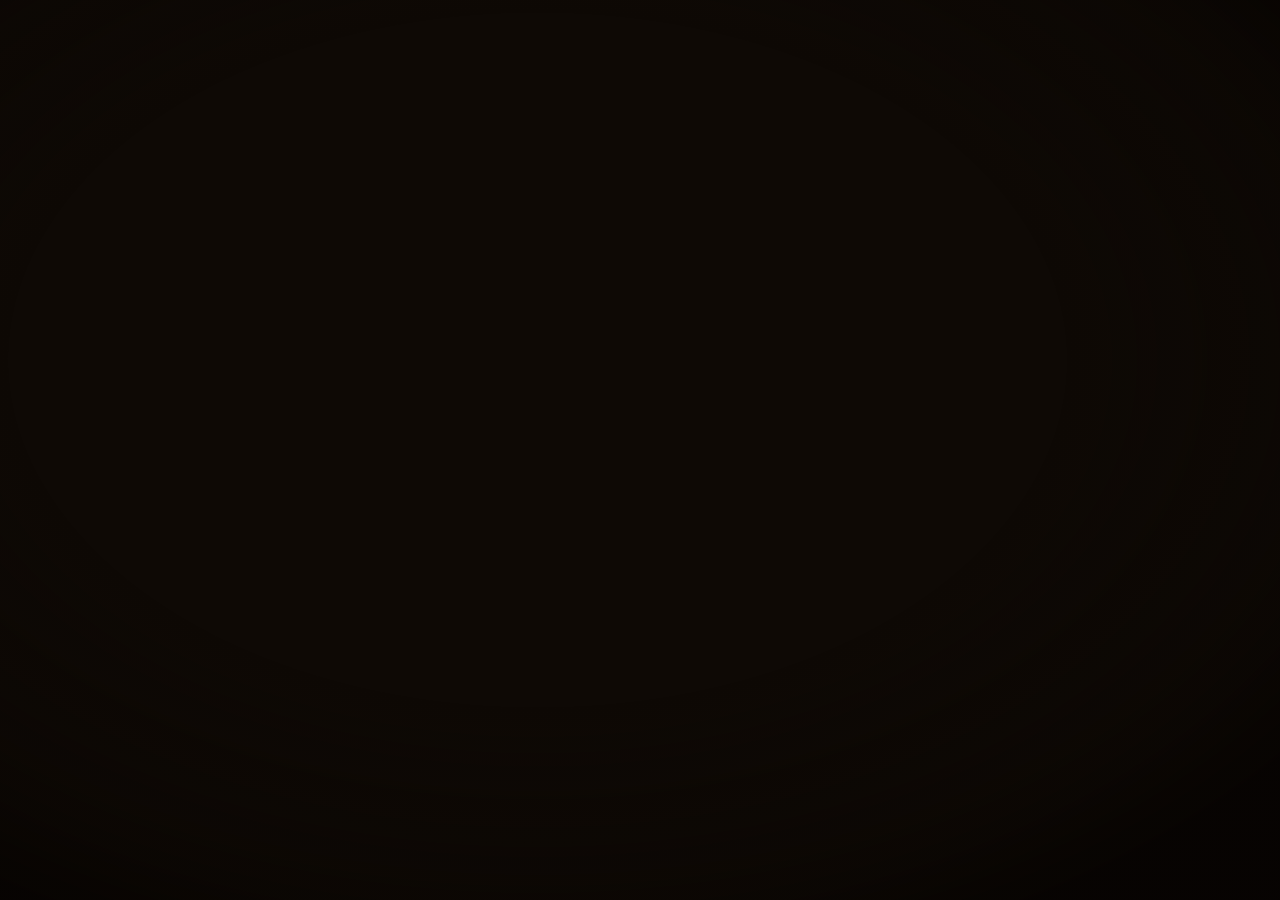
==== web/index.html @ 586ee16e "Core v3 (M4) on top of the M0-M3 prototype - core/: Bayes (sonar 3x3, camera, radio clues), A*, MDP " ====
<!doctype html>
<html lang="ru">
<head>
  <meta charset="utf-8">
  <meta name="viewport" content="width=device-width, initial-scale=1">
  <title>ABYSS · Карта капитана</title>
  <link rel="stylesheet" href="css/style.css">
  <link rel="icon" href="data:image/svg+xml,%3Csvg xmlns=%22http://www.w3.org/2000/svg%22 viewBox=%220 0 16 16%22%3E%3Ccircle cx=%228%22 cy=%228%22 r=%227%22 fill=%22%23B8893B%22/%3E%3Cpath d=%22M4 9h8l-1.5 2h-5z%22 fill=%22%23F2B632%22/%3E%3C/svg%3E">
  <!-- three.js is vendored in web/vendor/three: the game works offline -->
  <script type="importmap">
    {
      "imports": {
        "three": "./vendor/three/three.module.js",
        "three/addons/": "./vendor/three/addons/"
      }
    }
  </script>
</head>
<body>
  <canvas id="scene"></canvas>
  <div class="vignette"></div>

  <!-- All text lives here, as HTML over the canvas: always crisp, Cyrillic just works.
       Tags pinned to 3D objects are added by js/ui.js. -->
  <div id="overlay"></div>
  <div class="status" id="status" hidden></div>

  <script type="module" src="js/main.js"></script>
</body>
</html>
---- web/css/style.css ----
/* ABYSS · paper-chart look. Fonts are local woff2 files (works offline). */

@font-face {
  font-family: "Caveat"; font-weight: 400; font-display: block;
  src: url("../fonts/caveat-cyrillic-400-normal.woff2") format("woff2");
  unicode-range: U+0301, U+0400-045F, U+0490-0491, U+04B0-04B1, U+2116;
}
@font-face {
  font-family: "Caveat"; font-weight: 400; font-display: block;
  src: url("../fonts/caveat-latin-400-normal.woff2") format("woff2");
  unicode-range: U+0000-00FF, U+0131, U+0152-0153, U+02BB-02BC, U+02C6, U+02DA, U+02DC,
                 U+0304, U+0308, U+0329, U+2000-206F, U+20AC, U+2122, U+2191, U+2193,
                 U+2212, U+2215, U+FEFF, U+FFFD;
}
@font-face {
  font-family: "Caveat"; font-weight: 700; font-display: block;
  src: url("../fonts/caveat-cyrillic-700-normal.woff2") format("woff2");
  unicode-range: U+0301, U+0400-045F, U+0490-0491, U+04B0-04B1, U+2116;
}
@font-face {
  font-family: "Caveat"; font-weight: 700; font-display: block;
  src: url("../fonts/caveat-latin-700-normal.woff2") format("woff2");
  unicode-range: U+0000-00FF, U+0131, U+0152-0153, U+02BB-02BC, U+02C6, U+02DA, U+02DC,
                 U+0304, U+0308, U+0329, U+2000-206F, U+20AC, U+2122, U+2191, U+2193,
                 U+2212, U+2215, U+FEFF, U+FFFD;
}
@font-face {
  font-family: "Manrope"; font-weight: 400; font-display: block;
  src: url("../fonts/manrope-cyrillic-400-normal.woff2") format("woff2");
  unicode-range: U+0301, U+0400-045F, U+0490-0491, U+04B0-04B1, U+2116;
}
@font-face {
  font-family: "Manrope"; font-weight: 400; font-display: block;
  src: url("../fonts/manrope-latin-400-normal.woff2") format("woff2");
  unicode-range: U+0000-00FF, U+0131, U+0152-0153, U+02BB-02BC, U+02C6, U+02DA, U+02DC,
                 U+0304, U+0308, U+0329, U+2000-206F, U+20AC, U+2122, U+2191, U+2193,
                 U+2212, U+2215, U+FEFF, U+FFFD;
}
@font-face {
  font-family: "Manrope"; font-weight: 700; font-display: block;
  src: url("../fonts/manrope-cyrillic-700-normal.woff2") format("woff2");
  unicode-range: U+0301, U+0400-045F, U+0490-0491, U+04B0-04B1, U+2116;
}
@font-face {
  font-family: "Manrope"; font-weight: 700; font-display: block;
  src: url("../fonts/manrope-latin-700-normal.woff2") format("woff2");
  unicode-range: U+0000-00FF, U+0131, U+0152-0153, U+02BB-02BC, U+02C6, U+02DA, U+02DC,
                 U+0304, U+0308, U+0329, U+2000-206F, U+20AC, U+2122, U+2191, U+2193,
                 U+2212, U+2215, U+FEFF, U+FFFD;
}

:root {
  --paper: #EFE6D2;
  --paper-shade: #D9CBAE;
  --paper-deep: #BFAE8C;
  --ink: #2B2A33;
  --pencil: #5B5B66;
  --red-pencil: #C2412D;
  --brass: #B8893B;
  --lamp: #FFD9A0;
  --hand: "Caveat", "Comic Sans MS", cursive;
  --print: "Manrope", "Helvetica Neue", Arial, sans-serif;
}

* { box-sizing: border-box; }

html, body {
  margin: 0;
  height: 100%;
  overflow: hidden;
  background: #0e0905;
  color: var(--ink);
  font-family: var(--print);
}

#scene {
  position: fixed;
  inset: 0;
  width: 100%;
  height: 100%;
  display: block;
}

/* Dark corners like a photo taken under a desk lamp. */
.vignette {
  position: fixed;
  inset: 0;
  pointer-events: none;
  background: radial-gradient(ellipse 75% 70% at 42% 40%, transparent 55%, rgba(10, 6, 3, 0.45) 85%, rgba(6, 3, 1, 0.8) 100%);
}

#overlay {
  position: fixed;
  inset: 0;
  pointer-events: none;
  overflow: hidden;
}

/* Elements pinned to a 3D point: JS sets transform: translate(x, y) to the point;
   an inner offset decides whether the tag hangs above, below or is centred. */
.pinned {
  position: absolute;
  left: 0;
  top: 0;
  will-change: transform;
}
.pinned > * { position: relative; }
.pin-at > * { translate: -50% -50%; }

/* ---------- paper tags on strings (instrument labels) ---------- */
.tag {
  display: flex;
  align-items: center;
  gap: 8px;
  padding: 6px 10px 7px 12px;
  background: var(--paper);
  border-radius: 3px 3px 3px 3px;
  box-shadow: 0 5px 12px rgba(0, 0, 0, 0.4), inset 0 0 0 1px rgba(91, 75, 50, 0.18);
  white-space: nowrap;
  font-family: var(--print);
  font-weight: 700;
  font-size: 13px;
  color: var(--ink);
}
.pin-below .tag { translate: -50% 12px; rotate: 1deg; }
.pin-above .tag { translate: -50% calc(-100% - 12px); rotate: -1deg; }
.pin-below .tag::before, .pin-above .tag::before {   /* the string */
  content: "";
  position: absolute;
  left: 50%;
  width: 1px;
  height: 12px;
  background: rgba(239, 230, 210, 0.6);
}
.pin-below .tag::before { top: -12px; }
.pin-above .tag::before { bottom: -12px; }
.tag::after {                                        /* the punched hole */
  content: "";
  width: 6px;
  height: 6px;
  border-radius: 50%;
  background: rgba(43, 42, 51, 0.25);
  order: -1;
}
.tag kbd {
  font-family: var(--print);
  font-weight: 700;
  font-size: 11px;
  padding: 2px 6px;
  border-radius: 4px;
  color: var(--paper);
  background: #6d5226;
  box-shadow: inset 0 -2px 0 rgba(0, 0, 0, 0.3);
}
.tag-value .tag-label { font-size: 15px; }

/* ---------- radio: the latest message on a paper tape ---------- */
.radio-tape {
  width: 220px;
  padding: 10px 14px 12px;
  background: var(--paper);
  box-shadow: 0 6px 16px rgba(0, 0, 0, 0.45);
  rotate: -3deg;
  clip-path: polygon(0 0, 100% 0, 100% 92%, 94% 100%, 86% 93%, 76% 100%, 66% 93%, 56% 100%, 46% 93%,
                     36% 100%, 26% 93%, 16% 100%, 6% 93%, 0 100%);
}
.radio-tape p {
  margin: 0;
  font-family: var(--hand);
  font-size: 22px;
  line-height: 1.08;
  color: var(--ink);
}
.radio-tape.fresh { animation: tape-in 0.5s ease-out; }
@keyframes tape-in { from { clip-path: inset(0 0 100% 0); } to { clip-path: inset(0 0 0 0); } }

/* ---------- handwriting on the chart itself ---------- */
.chart-note {
  font-family: var(--hand);
  font-weight: 700;
  font-size: 19px;
  white-space: nowrap;
  color: rgba(43, 42, 51, 0.82);
}
.chart-note.red { color: rgba(194, 65, 45, 0.95); font-size: 18px; }
.chart-note.legend { font-weight: 400; font-size: 18px; }

.status {
  position: fixed;
  left: 24px;
  bottom: 20px;
  font-family: var(--print);
  font-size: 14px;
  color: #ff9b85;
}

/* ---------- interactive tags (M3) ---------- */
.tag.interactive { pointer-events: auto; cursor: pointer; transition: filter 0.15s, opacity 0.15s, box-shadow 0.2s; }
.tag.interactive:hover { filter: brightness(1.06); }
.tag.disabled { opacity: 0.55; cursor: not-allowed; }
.tag.advice {
  box-shadow: 0 0 0 2px rgba(255, 190, 90, 0.9), 0 0 22px 6px rgba(255, 170, 60, 0.55), 0 5px 12px rgba(0, 0, 0, 0.4);
  animation: advice-pulse 1.4s ease-in-out infinite;
}
@keyframes advice-pulse { 50% { box-shadow: 0 0 0 2px rgba(255, 190, 90, 0.6), 0 0 10px 2px rgba(255, 170, 60, 0.3), 0 5px 12px rgba(0, 0, 0, 0.4); } }

.cursor-tag {
  position: fixed;
  left: 0;
  top: 0;
  z-index: 20;
  pointer-events: none;
  display: flex;
  flex-direction: column;
  gap: 1px;
  padding: 6px 11px 7px;
  background: var(--paper);
  border-radius: 3px;
  box-shadow: 0 6px 14px rgba(0, 0, 0, 0.4), inset 0 0 0 1px rgba(91, 75, 50, 0.2);
  white-space: nowrap;
  rotate: -1deg;
}
.cursor-tag .main { font-family: var(--print); font-weight: 700; font-size: 13px; color: var(--ink); }
.cursor-tag .sub { font-family: var(--hand); font-size: 19px; line-height: 1; color: var(--pencil); }
.cursor-tag.warn .main { color: var(--red-pencil); }

.tally { font-weight: 700; font-size: 22px; letter-spacing: 1px; color: rgba(43, 42, 51, 0.8); }
.tally .five { position: relative; }
.tally .five::after {
  content: "";
  position: absolute;
  left: -3px;
  right: -3px;
  top: 50%;
  height: 2px;
  background: rgba(43, 42, 51, 0.8);
  rotate: -22deg;
}
.tally small { font-size: 16px; font-weight: 400; margin-left: 4px; }

/* paper notes: confirm, end, tutorial */
.note-backdrop {
  position: fixed;
  inset: 0;
  z-index: 30;
  display: grid;
  place-items: center;
  background: rgba(8, 5, 2, 0.35);
}
.note-backdrop.soft { background: rgba(8, 5, 2, 0.2); }
.note-card {
  max-width: min(440px, 86vw);
  padding: 22px 26px 20px;
  background: var(--paper);
  border-radius: 3px;
  box-shadow: 0 18px 40px rgba(0, 0, 0, 0.5), inset 0 0 0 1px rgba(91, 75, 50, 0.18);
  rotate: -1deg;
  animation: note-in 0.25s ease-out;
}
.note-card p { margin: 0 0 16px; font-family: var(--hand); font-size: 28px; line-height: 1.1; color: var(--ink); }
.note-card h2 { margin: 0 0 6px; font-family: var(--hand); font-size: 44px; color: var(--red-pencil); }
.note-buttons { display: flex; gap: 10px; flex-wrap: wrap; }
@keyframes note-in { from { transform: translateY(10px); opacity: 0; } }

.paper-btn {
  font-family: var(--print);
  font-weight: 700;
  font-size: 14px;
  padding: 8px 14px;
  border: 0;
  border-radius: 3px;
  cursor: pointer;
  color: var(--ink);
  background: #e2d5b8;
  box-shadow: inset 0 -2px 0 rgba(0, 0, 0, 0.15);
}
.paper-btn.primary { background: var(--brass); color: #fff8ea; }
.paper-btn kbd { font-family: var(--print); font-size: 11px; opacity: 0.75; margin-left: 4px; }

.tutorial-note {
  position: fixed;
  left: 3vw;
  top: 3vh;
  z-index: 15;
  max-width: min(380px, 80vw);
  padding: 12px 16px 10px;
  background: #f6efd9;
  border-radius: 2px;
  box-shadow: 0 10px 26px rgba(0, 0, 0, 0.45);
  rotate: -1.5deg;
}
.tutorial-note::before {   /* a bit of tape holding the note */
  content: "";
  position: absolute;
  top: -9px;
  left: 40%;
  width: 70px;
  height: 18px;
  background: rgba(230, 215, 170, 0.75);
  rotate: 3deg;
}
.tutorial-note p { margin: 0 0 6px; font-family: var(--hand); font-size: 24px; line-height: 1.12; color: var(--ink); }
.tutorial-note.fresh { animation: note-in 0.3s ease-out; }
.link-btn {
  border: 0;
  background: none;
  padding: 0;
  cursor: pointer;
  font-family: var(--print);
  font-size: 12px;
  color: var(--pencil);
  text-decoration: underline;
}

[hidden] { display: none !important; }
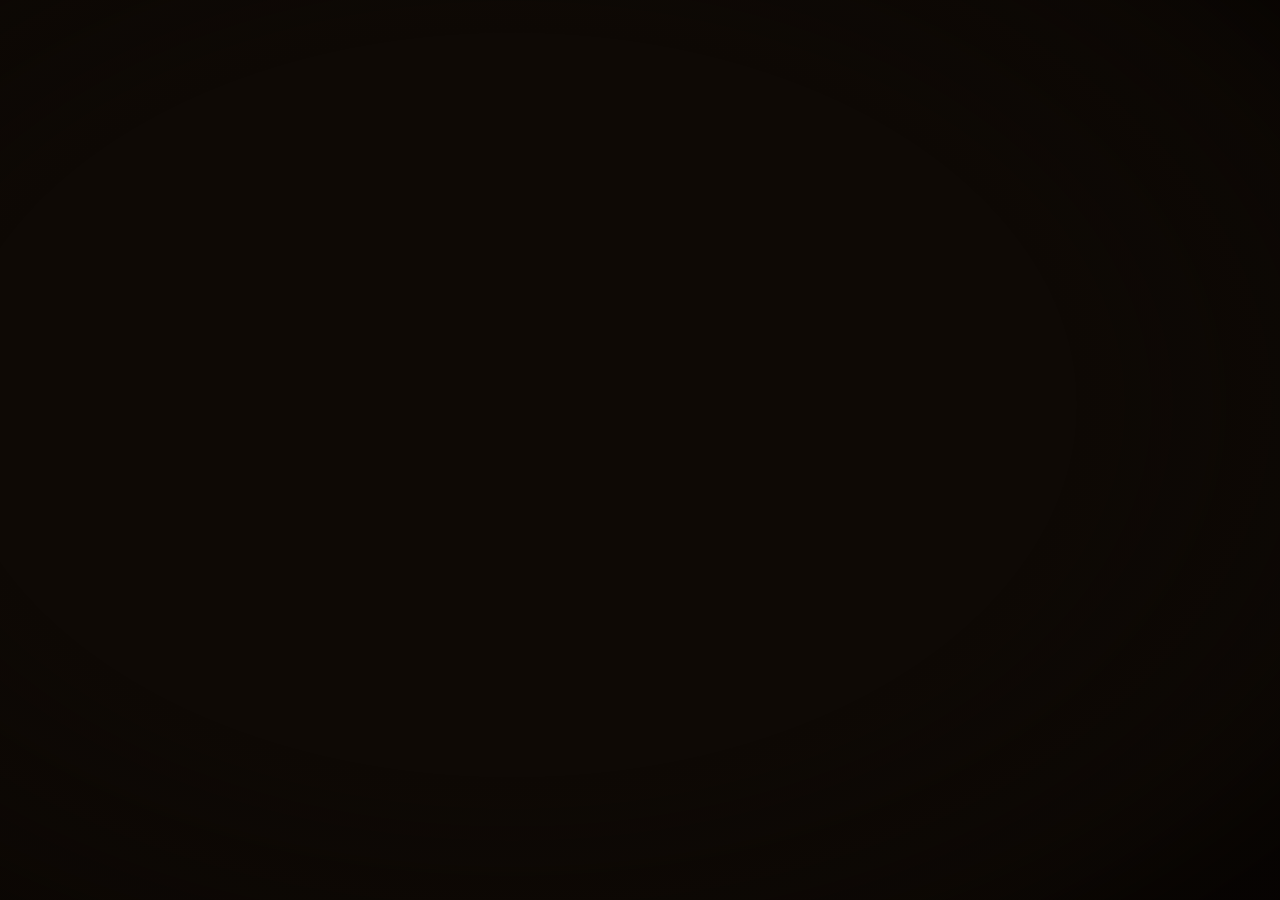
==== commit ff0b49f2: "M5: v3 map — shader relief, ships, rival ghost and intention - web/js/scenes/relief.js: 200x200 reli" ====
--- a/web/index.html
+++ b/web/index.html
@@ -4,27 +4,20 @@
   <meta charset="utf-8">
   <meta name="viewport" content="width=device-width, initial-scale=1">
   <title>ABYSS · Карта капитана</title>
-  <link rel="stylesheet" href="css/style.css">
+  <link rel="stylesheet" href="css/game.css">
   <link rel="icon" href="data:image/svg+xml,%3Csvg xmlns=%22http://www.w3.org/2000/svg%22 viewBox=%220 0 16 16%22%3E%3Ccircle cx=%228%22 cy=%228%22 r=%227%22 fill=%22%23B8893B%22/%3E%3Cpath d=%22M4 9h8l-1.5 2h-5z%22 fill=%22%23F2B632%22/%3E%3C/svg%3E">
   <!-- three.js is vendored in web/vendor/three: the game works offline -->
   <script type="importmap">
-    {
-      "imports": {
-        "three": "./vendor/three/three.module.js",
-        "three/addons/": "./vendor/three/addons/"
-      }
-    }
+    { "imports": { "three": "./vendor/three/three.module.js", "three/addons/": "./vendor/three/addons/" } }
   </script>
 </head>
 <body>
   <canvas id="scene"></canvas>
   <div class="vignette"></div>
-
-  <!-- All text lives here, as HTML over the canvas: always crisp, Cyrillic just works.
-       Tags pinned to 3D objects are added by js/ui.js. -->
+  <!-- All text is HTML over the canvas (never drawn in WebGL). -->
   <div id="overlay"></div>
+  <div class="devhint" id="devhint" hidden></div>
   <div class="status" id="status" hidden></div>
-
   <script type="module" src="js/main.js"></script>
 </body>
 </html>
--- a/web/css/game.css
+++ b/web/css/game.css
@@ -0,0 +1,119 @@
+/* ABYSS v3 · fonts are local woff2 files (works offline) */
+@font-face { font-family: "Caveat"; font-weight: 400; font-display: block;
+  src: url("../fonts/caveat-cyrillic-400-normal.woff2") format("woff2"); unicode-range: U+0301, U+0400-045F, U+0490-0491, U+04B0-04B1, U+2116; }
+@font-face { font-family: "Caveat"; font-weight: 400; font-display: block;
+  src: url("../fonts/caveat-latin-400-normal.woff2") format("woff2"); unicode-range: U+0000-00FF, U+0131, U+0152-0153, U+02BB-02BC, U+02C6, U+02DA, U+02DC, U+0304, U+0308, U+0329, U+2000-206F, U+20AC, U+2122, U+2191, U+2193, U+2212, U+2215, U+FEFF, U+FFFD; }
+@font-face { font-family: "Caveat"; font-weight: 700; font-display: block;
+  src: url("../fonts/caveat-cyrillic-700-normal.woff2") format("woff2"); unicode-range: U+0301, U+0400-045F, U+0490-0491, U+04B0-04B1, U+2116; }
+@font-face { font-family: "Caveat"; font-weight: 700; font-display: block;
+  src: url("../fonts/caveat-latin-700-normal.woff2") format("woff2"); unicode-range: U+0000-00FF, U+0131, U+0152-0153, U+02BB-02BC, U+02C6, U+02DA, U+02DC, U+0304, U+0308, U+0329, U+2000-206F, U+20AC, U+2122, U+2191, U+2193, U+2212, U+2215, U+FEFF, U+FFFD; }
+@font-face { font-family: "Manrope"; font-weight: 400; font-display: block;
+  src: url("../fonts/manrope-cyrillic-400-normal.woff2") format("woff2"); unicode-range: U+0301, U+0400-045F, U+0490-0491, U+04B0-04B1, U+2116; }
+@font-face { font-family: "Manrope"; font-weight: 400; font-display: block;
+  src: url("../fonts/manrope-latin-400-normal.woff2") format("woff2"); unicode-range: U+0000-00FF, U+0131, U+0152-0153, U+02BB-02BC, U+02C6, U+02DA, U+02DC, U+0304, U+0308, U+0329, U+2000-206F, U+20AC, U+2122, U+2191, U+2193, U+2212, U+2215, U+FEFF, U+FFFD; }
+@font-face { font-family: "Manrope"; font-weight: 700; font-display: block;
+  src: url("../fonts/manrope-cyrillic-700-normal.woff2") format("woff2"); unicode-range: U+0301, U+0400-045F, U+0490-0491, U+04B0-04B1, U+2116; }
+@font-face { font-family: "Manrope"; font-weight: 700; font-display: block;
+  src: url("../fonts/manrope-latin-700-normal.woff2") format("woff2"); unicode-range: U+0000-00FF, U+0131, U+0152-0153, U+02BB-02BC, U+02C6, U+02DA, U+02DC, U+0304, U+0308, U+0329, U+2000-206F, U+20AC, U+2122, U+2191, U+2193, U+2212, U+2215, U+FEFF, U+FFFD; }
+@font-face { font-family: "Prata"; font-weight: 400; font-display: block;
+  src: url("../fonts/prata-cyrillic-400-normal.woff2") format("woff2"); unicode-range: U+0301, U+0400-045F, U+0490-0491, U+04B0-04B1, U+2116; }
+@font-face { font-family: "Prata"; font-weight: 400; font-display: block;
+  src: url("../fonts/prata-latin-400-normal.woff2") format("woff2"); unicode-range: U+0000-00FF, U+0131, U+0152-0153, U+02BB-02BC, U+02C6, U+02DA, U+02DC, U+0304, U+0308, U+0329, U+2000-206F, U+20AC, U+2122, U+2191, U+2193, U+2212, U+2215, U+FEFF, U+FFFD; }
+@font-face { font-family: "PT Mono"; font-weight: 400; font-display: block;
+  src: url("../fonts/pt-mono-cyrillic-400-normal.woff2") format("woff2"); unicode-range: U+0301, U+0400-045F, U+0490-0491, U+04B0-04B1, U+2116; }
+@font-face { font-family: "PT Mono"; font-weight: 400; font-display: block;
+  src: url("../fonts/pt-mono-latin-400-normal.woff2") format("woff2"); unicode-range: U+0000-00FF, U+0131, U+0152-0153, U+02BB-02BC, U+02C6, U+02DA, U+02DC, U+0304, U+0308, U+0329, U+2000-206F, U+20AC, U+2122, U+2191, U+2193, U+2212, U+2215, U+FEFF, U+FFFD; }
+
+:root {
+  --paper: #EFE6D2;
+  --ink: #2B2A33;
+  --pencil: #5B5B66;
+  --red-pencil: #C2412D;
+  --brass: #B8893B;
+  --lamp: #FFD9A0;
+  --teal: #2F7D86;
+  --title: "Prata", Georgia, serif;
+  --hand: "Caveat", "Comic Sans MS", cursive;
+  --print: "Manrope", "Helvetica Neue", Arial, sans-serif;
+  --mono: "PT Mono", Menlo, monospace;
+}
+
+* { box-sizing: border-box; }
+[hidden] { display: none !important; }
+
+html, body {
+  margin: 0;
+  height: 100%;
+  overflow: hidden;
+  background: #0e0905;
+  color: var(--ink);
+  font-family: var(--print);
+}
+
+#scene { position: fixed; inset: 0; width: 100%; height: 100%; display: block; }
+
+.vignette {
+  position: fixed;
+  inset: 0;
+  pointer-events: none;
+  background: radial-gradient(ellipse 80% 75% at 40% 45%, transparent 55%, rgba(10, 6, 3, 0.45) 85%, rgba(6, 3, 1, 0.8) 100%);
+}
+
+#overlay { position: fixed; inset: 0; pointer-events: none; overflow: hidden; }
+
+/* elements pinned to a 3D point: JS moves the holder, the child is centred on it */
+.pinned { position: absolute; left: 0; top: 0; will-change: transform; }
+.pinned > * { position: relative; }
+.pin-at > * { translate: -50% -50%; }
+
+/* ---------- printed labels on the chart margins ---------- */
+.map-label {
+  font-family: var(--title);
+  font-size: 17px;
+  color: rgba(43, 42, 51, 0.85);
+  white-space: nowrap;
+}
+.map-caption {
+  font-family: var(--title);
+  font-size: 19px;
+  letter-spacing: 0.04em;
+  color: rgba(43, 42, 51, 0.9);
+  white-space: nowrap;
+}
+.map-legend {
+  font-family: var(--hand);
+  font-size: 20px;
+  color: rgba(43, 42, 51, 0.8);
+  white-space: nowrap;
+}
+.map-north {
+  display: flex;
+  flex-direction: column;
+  align-items: center;
+  font-family: var(--title);
+  font-size: 17px;
+  color: var(--red-pencil);
+}
+.map-north .arrow {
+  width: 0;
+  height: 0;
+  border-left: 7px solid transparent;
+  border-right: 7px solid transparent;
+  border-bottom: 18px solid var(--red-pencil);
+  margin-bottom: 1px;
+}
+
+/* temporary M5 hint (replaced by the table UI in M6) */
+.devhint {
+  position: fixed;
+  left: 18px;
+  bottom: 14px;
+  padding: 6px 10px;
+  border-radius: 3px;
+  background: rgba(239, 230, 210, 0.92);
+  font-family: var(--print);
+  font-size: 13px;
+  color: var(--ink);
+}
+
+.status { position: fixed; left: 24px; bottom: 20px; font-size: 14px; color: #ff9b85; }
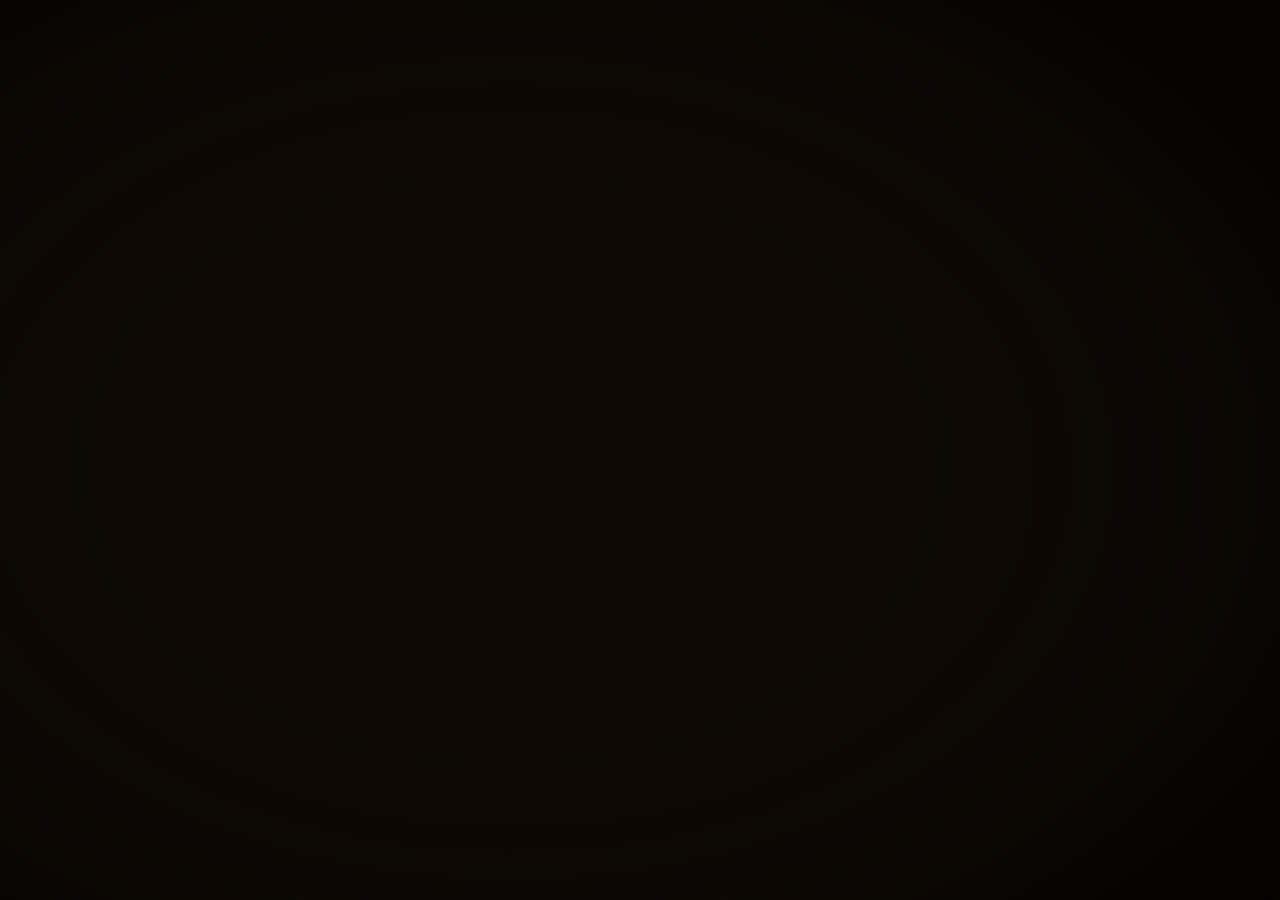
==== commit 6e999a57: "M6 part 1: HUD, rival banner, officers, autopilot - ui/hud.js: mission goal, "Маячок" and "Топливо" " ====
--- a/web/index.html
+++ b/web/index.html
@@ -16,6 +16,8 @@
   <div class="vignette"></div>
   <!-- All text is HTML over the canvas (never drawn in WebGL). -->
   <div id="overlay"></div>
+  <div id="ui"></div>
+  <div class="autopilot-banner" id="autopilot-banner" hidden></div>
   <div class="devhint" id="devhint" hidden></div>
   <div class="status" id="status" hidden></div>
   <script type="module" src="js/main.js"></script>
--- a/web/css/game.css
+++ b/web/css/game.css
@@ -56,7 +56,7 @@
   position: fixed;
   inset: 0;
   pointer-events: none;
-  background: radial-gradient(ellipse 80% 75% at 40% 45%, transparent 55%, rgba(10, 6, 3, 0.45) 85%, rgba(6, 3, 1, 0.8) 100%);
+  background: radial-gradient(ellipse 72% 70% at 40% 52%, transparent 40%, rgba(10, 6, 3, 0.5) 78%, rgba(4, 2, 1, 0.92) 100%);
 }
 
 #overlay { position: fixed; inset: 0; pointer-events: none; overflow: hidden; }
@@ -101,6 +101,17 @@
   border-right: 7px solid transparent;
   border-bottom: 18px solid var(--red-pencil);
   margin-bottom: 1px;
+}
+
+.map-base {
+  padding: 1px 6px 2px;
+  border-radius: 2px;
+  background: rgba(239, 230, 210, 0.85);
+  font-family: var(--hand);
+  font-weight: 700;
+  font-size: 17px;
+  color: var(--ink);
+  white-space: nowrap;
 }
 
 /* temporary M5 hint (replaced by the table UI in M6) */
@@ -117,3 +128,147 @@
 }
 
 .status { position: fixed; left: 24px; bottom: 20px; font-size: 14px; color: #ff9b85; }
+
+/* ======================= M6: table UI ======================= */
+#ui { position: fixed; inset: 0; pointer-events: none; z-index: 5; }
+#ui > * { pointer-events: auto; }
+.icon { width: 18px; height: 18px; flex: none; }
+
+/* paper note look shared by the panels */
+.hud-left, .officer, .rival-banner {
+  background: var(--paper);
+  border-radius: 3px;
+  box-shadow: 0 10px 24px rgba(0, 0, 0, 0.45), inset 0 0 0 1px rgba(91, 75, 50, 0.16);
+}
+
+/* ---- top left: goal + gauges ---- */
+.hud-left {
+  position: absolute;
+  left: 18px;
+  top: 16px;
+  width: 290px;
+  padding: 12px 14px 10px;
+  rotate: -0.6deg;
+}
+.hud-goal { display: flex; gap: 8px; align-items: flex-start; font-weight: 700; font-size: 14px; line-height: 1.25; color: var(--ink); margin-bottom: 10px; }
+.hud-goal .icon { color: var(--red-pencil); margin-top: 1px; }
+.gauge { margin-top: 7px; }
+.gauge-head { display: flex; align-items: center; gap: 7px; font-size: 13px; color: var(--ink); }
+.gauge-head .icon { width: 16px; height: 16px; color: var(--pencil); }
+.gauge-label { font-weight: 700; }
+.gauge-value { margin-left: auto; font-family: var(--mono); font-size: 13px; }
+.gauge-bar { height: 7px; margin-top: 4px; border-radius: 4px; background: rgba(43, 42, 51, 0.12); overflow: hidden; }
+.gauge-fill { height: 100%; border-radius: 4px; background: var(--brass); transition: width 0.6s ease; }
+.gauge.low .gauge-fill { background: var(--red-pencil); }
+.gauge.low .gauge-value, .gauge.low .icon { color: var(--red-pencil); }
+
+/* ---- top right: table buttons ---- */
+.hud-right { position: absolute; right: 16px; top: 14px; display: flex; gap: 6px; }
+.hud-btn {
+  display: flex;
+  flex-direction: column;
+  align-items: center;
+  gap: 3px;
+  width: 70px;
+  padding: 7px 4px 6px;
+  border: 0;
+  border-radius: 4px;
+  background: rgba(30, 20, 12, 0.72);
+  color: #ead9b5;
+  font-family: var(--print);
+  font-size: 11px;
+  line-height: 1.15;
+  cursor: pointer;
+  box-shadow: inset 0 0 0 1px rgba(184, 137, 59, 0.45);
+  transition: background 0.15s, color 0.15s;
+}
+.hud-btn .icon { width: 20px; height: 20px; color: var(--brass); }
+.hud-btn:hover { background: rgba(60, 40, 22, 0.85); }
+.hud-btn.active { background: var(--brass); color: #2a1c0e; }
+.hud-btn.active .icon { color: #2a1c0e; }
+.hud-btn.soon { opacity: 0.45; cursor: not-allowed; }
+
+/* ---- top centre: the rival banner ---- */
+.rival-banner {
+  position: absolute;
+  top: 16px;
+  left: 50%;
+  translate: -62% 0;
+  max-width: min(520px, 40vw);
+  display: flex;
+  align-items: center;
+  gap: 10px;
+  padding: 9px 14px;
+  background: #f6e3dc;
+  box-shadow: 0 10px 24px rgba(0, 0, 0, 0.45), inset 0 0 0 1.5px rgba(194, 65, 45, 0.55);
+}
+.rival-banner p { margin: 0; font-size: 13.5px; line-height: 1.3; color: #4a1d14; }
+.rival-banner b { color: var(--red-pencil); }
+.rival-icon { display: grid; place-items: center; width: 32px; height: 32px; border-radius: 50%; background: var(--red-pencil); color: #fff3ec; flex: none; }
+.rival-icon .icon { width: 20px; height: 20px; }
+.rival-banner.urgent { animation: rival-pulse 1.1s ease-in-out infinite; }
+@keyframes rival-pulse { 50% { box-shadow: 0 0 0 3px rgba(194, 65, 45, 0.85), 0 0 26px 6px rgba(194, 65, 45, 0.5); } }
+
+/* ---- right: officers ---- */
+.officers {
+  position: absolute;
+  right: 16px;
+  top: 96px;
+  width: 300px;
+  display: flex;
+  flex-direction: column;
+  gap: 10px;
+}
+.officer {
+  display: flex;
+  gap: 10px;
+  padding: 10px 12px 10px 10px;
+  cursor: pointer;
+  transition: transform 0.15s;
+}
+.officer:nth-child(1) { rotate: 0.6deg; }
+.officer:nth-child(2) { rotate: -0.5deg; }
+.officer:nth-child(3) { rotate: 0.4deg; }
+.officer:hover { transform: translateX(-3px); }
+.portrait { width: 52px; height: 52px; flex: none; border-radius: 6px; }
+.officer-name { font-weight: 700; font-size: 14px; color: var(--ink); }
+.officer-name span { font-weight: 400; font-size: 12px; color: var(--pencil); margin-left: 4px; }
+.officer-line { margin: 3px 0 0; font-family: var(--hand); font-size: 19px; line-height: 1.1; color: var(--ink); }
+.officer-line b { color: var(--red-pencil); font-weight: 700; }
+.officer.warning { box-shadow: 0 10px 24px rgba(0, 0, 0, 0.45), inset 0 0 0 2px rgba(194, 65, 45, 0.6); }
+
+.accept-advice {
+  display: grid;
+  grid-template-columns: auto 1fr;
+  column-gap: 10px;
+  align-items: center;
+  padding: 11px 14px;
+  border: 0;
+  border-radius: 4px;
+  background: var(--brass);
+  color: #2a1c0e;
+  text-align: left;
+  cursor: pointer;
+  box-shadow: 0 10px 22px rgba(0, 0, 0, 0.45), inset 0 -3px 0 rgba(0, 0, 0, 0.18);
+  transition: filter 0.15s;
+}
+.accept-advice .icon { grid-row: span 2; width: 24px; height: 24px; }
+.accept-title { font-weight: 700; font-size: 15px; }
+.accept-what { font-size: 12.5px; }
+.accept-advice:hover { filter: brightness(1.08); }
+.accept-advice:disabled { filter: grayscale(0.6) brightness(0.8); cursor: wait; }
+
+.autopilot-banner {
+  position: fixed;
+  left: 50%;
+  bottom: 18px;
+  translate: -60% 0;
+  z-index: 6;
+  padding: 8px 14px;
+  border-radius: 20px;
+  background: var(--brass);
+  color: #2a1c0e;
+  font-weight: 700;
+  font-size: 13px;
+  box-shadow: 0 8px 20px rgba(0, 0, 0, 0.45);
+}
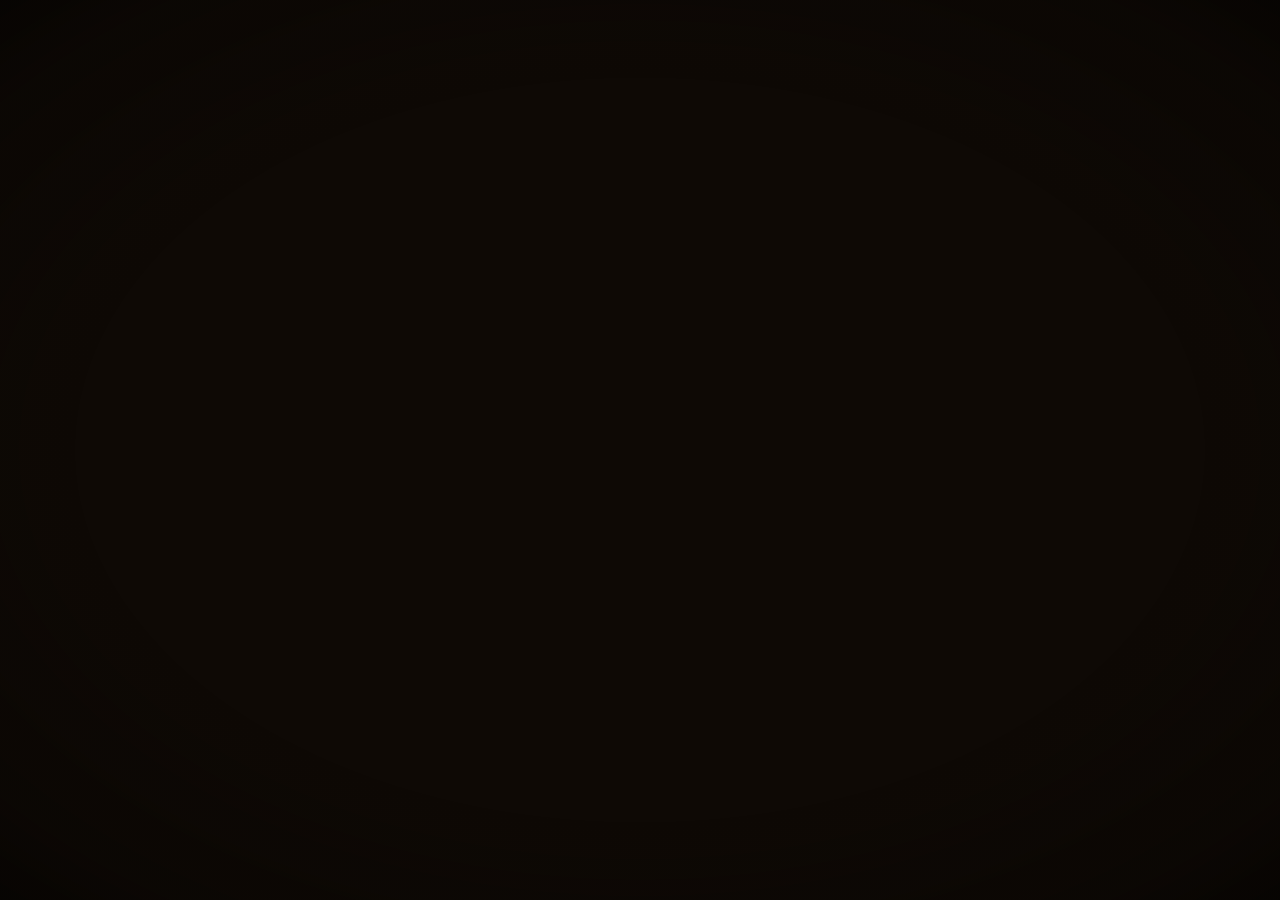
==== commit f7854bf9: "M7 part 2: brass instruments, telegram, hanging tags, officers' drawer, who-is-who, cinema mode - hu" ====
--- a/web/index.html
+++ b/web/index.html
@@ -14,11 +14,11 @@
 <body>
   <canvas id="scene"></canvas>
   <div class="vignette"></div>
+  <div class="letterbox t"></div><div class="letterbox b"></div>
   <!-- All text is HTML over the canvas (never drawn in WebGL). -->
   <div id="overlay"></div>
   <div id="ui"></div>
   <div class="autopilot-banner" id="autopilot-banner" hidden></div>
-  <div class="devhint" id="devhint" hidden></div>
   <div class="status" id="status" hidden></div>
   <script type="module" src="js/main.js"></script>
 </body>
--- a/web/css/game.css
+++ b/web/css/game.css
@@ -1,3 +1,27 @@
+@font-face { font-family: "Cormorant Garamond"; font-weight: 500; font-style: normal; font-display: block;
+  src: url("../fonts/cormorant-garamond-cyrillic-500-normal.woff2") format("woff2"); unicode-range: U+0301, U+0400-045F, U+0490-0491, U+04B0-04B1, U+2116; }
+@font-face { font-family: "Cormorant Garamond"; font-weight: 500; font-style: normal; font-display: block;
+  src: url("../fonts/cormorant-garamond-latin-500-normal.woff2") format("woff2"); unicode-range: U+0000-00FF, U+0131, U+0152-0153, U+02BB-02BC, U+02C6, U+02DA, U+02DC, U+0304, U+0308, U+0329, U+2000-206F, U+20AC, U+2122, U+2191, U+2193, U+2212, U+2215, U+FEFF, U+FFFD; }
+@font-face { font-family: "Cormorant Garamond"; font-weight: 500; font-style: italic; font-display: block;
+  src: url("../fonts/cormorant-garamond-cyrillic-500-italic.woff2") format("woff2"); unicode-range: U+0301, U+0400-045F, U+0490-0491, U+04B0-04B1, U+2116; }
+@font-face { font-family: "Cormorant Garamond"; font-weight: 500; font-style: italic; font-display: block;
+  src: url("../fonts/cormorant-garamond-latin-500-italic.woff2") format("woff2"); unicode-range: U+0000-00FF, U+0131, U+0152-0153, U+02BB-02BC, U+02C6, U+02DA, U+02DC, U+0304, U+0308, U+0329, U+2000-206F, U+20AC, U+2122, U+2191, U+2193, U+2212, U+2215, U+FEFF, U+FFFD; }
+@font-face { font-family: "Cormorant Garamond"; font-weight: 600; font-style: normal; font-display: block;
+  src: url("../fonts/cormorant-garamond-cyrillic-600-normal.woff2") format("woff2"); unicode-range: U+0301, U+0400-045F, U+0490-0491, U+04B0-04B1, U+2116; }
+@font-face { font-family: "Cormorant Garamond"; font-weight: 600; font-style: normal; font-display: block;
+  src: url("../fonts/cormorant-garamond-latin-600-normal.woff2") format("woff2"); unicode-range: U+0000-00FF, U+0131, U+0152-0153, U+02BB-02BC, U+02C6, U+02DA, U+02DC, U+0304, U+0308, U+0329, U+2000-206F, U+20AC, U+2122, U+2191, U+2193, U+2212, U+2215, U+FEFF, U+FFFD; }
+@font-face { font-family: "Cormorant Garamond"; font-weight: 600; font-style: italic; font-display: block;
+  src: url("../fonts/cormorant-garamond-cyrillic-600-italic.woff2") format("woff2"); unicode-range: U+0301, U+0400-045F, U+0490-0491, U+04B0-04B1, U+2116; }
+@font-face { font-family: "Cormorant Garamond"; font-weight: 600; font-style: italic; font-display: block;
+  src: url("../fonts/cormorant-garamond-latin-600-italic.woff2") format("woff2"); unicode-range: U+0000-00FF, U+0131, U+0152-0153, U+02BB-02BC, U+02C6, U+02DA, U+02DC, U+0304, U+0308, U+0329, U+2000-206F, U+20AC, U+2122, U+2191, U+2193, U+2212, U+2215, U+FEFF, U+FFFD; }
+@font-face { font-family: "Cormorant Garamond"; font-weight: 700; font-style: normal; font-display: block;
+  src: url("../fonts/cormorant-garamond-cyrillic-700-normal.woff2") format("woff2"); unicode-range: U+0301, U+0400-045F, U+0490-0491, U+04B0-04B1, U+2116; }
+@font-face { font-family: "Cormorant Garamond"; font-weight: 700; font-style: normal; font-display: block;
+  src: url("../fonts/cormorant-garamond-latin-700-normal.woff2") format("woff2"); unicode-range: U+0000-00FF, U+0131, U+0152-0153, U+02BB-02BC, U+02C6, U+02DA, U+02DC, U+0304, U+0308, U+0329, U+2000-206F, U+20AC, U+2122, U+2191, U+2193, U+2212, U+2215, U+FEFF, U+FFFD; }
+@font-face { font-family: "Cormorant Garamond"; font-weight: 700; font-style: italic; font-display: block;
+  src: url("../fonts/cormorant-garamond-cyrillic-700-italic.woff2") format("woff2"); unicode-range: U+0301, U+0400-045F, U+0490-0491, U+04B0-04B1, U+2116; }
+@font-face { font-family: "Cormorant Garamond"; font-weight: 700; font-style: italic; font-display: block;
+  src: url("../fonts/cormorant-garamond-latin-700-italic.woff2") format("woff2"); unicode-range: U+0000-00FF, U+0131, U+0152-0153, U+02BB-02BC, U+02C6, U+02DA, U+02DC, U+0304, U+0308, U+0329, U+2000-206F, U+20AC, U+2122, U+2191, U+2193, U+2212, U+2215, U+FEFF, U+FFFD; }
 /* ABYSS v3 · fonts are local woff2 files (works offline) */
 @font-face { font-family: "Caveat"; font-weight: 400; font-display: block;
   src: url("../fonts/caveat-cyrillic-400-normal.woff2") format("woff2"); unicode-range: U+0301, U+0400-045F, U+0490-0491, U+04B0-04B1, U+2116; }
@@ -50,13 +74,13 @@
   font-family: var(--print);
 }
 
-#scene { position: fixed; inset: 0; width: 100%; height: 100%; display: block; }
+#scene { position: fixed; inset: 0; width: 100%; height: 100%; display: block; filter: saturate(1.14) contrast(1.05); }
 
 .vignette {
   position: fixed;
   inset: 0;
   pointer-events: none;
-  background: radial-gradient(ellipse 72% 70% at 40% 52%, transparent 40%, rgba(10, 6, 3, 0.5) 78%, rgba(4, 2, 1, 0.92) 100%);
+  background: radial-gradient(ellipse 80% 75% at 50% 50%, transparent 55%, rgba(6, 4, 2, 0.35) 82%, rgba(0, 0, 0, 0.72) 100%);
 }
 
 #overlay { position: fixed; inset: 0; pointer-events: none; overflow: hidden; }
@@ -65,68 +89,19 @@
 .pinned { position: absolute; left: 0; top: 0; will-change: transform; }
 .pinned > * { position: relative; }
 .pin-at > * { translate: -50% -50%; }
+.pin-above > * { translate: -50% -100%; }
+
+/* paper name tags over the ships (CLAUDE.md v3.1, 18) */
+.ship-tag { pointer-events: none; background: linear-gradient(#f4ead2, #e8dbbb); color: #23222b; padding: 3px 9px 5px;
+  border-radius: 3px; box-shadow: 0 6px 14px #0009; text-align: center; white-space: nowrap; margin-top: -12px; }
+.ship-tag::after { content: ""; position: absolute; left: 50%; bottom: -12px; width: 1.5px; height: 12px; background: #23222baa; }
+.ship-tag b { display: block; font: 700 15px/1.15 "Cormorant Garamond", Georgia, serif; }
+.ship-tag span { font: 600 11px Manrope, sans-serif; color: #6d6858; }
+.ship-tag.you { border-top: 3px solid #f29a1c; }
+.ship-tag.rival { border-top: 3px solid #b8432f; }
+.ship-tag.rival b { color: #8e2f1f; }
 
 /* ---------- printed labels on the chart margins ---------- */
-.map-label {
-  font-family: var(--title);
-  font-size: 17px;
-  color: rgba(43, 42, 51, 0.85);
-  white-space: nowrap;
-}
-.map-caption {
-  font-family: var(--title);
-  font-size: 19px;
-  letter-spacing: 0.04em;
-  color: rgba(43, 42, 51, 0.9);
-  white-space: nowrap;
-}
-.map-legend {
-  font-family: var(--hand);
-  font-size: 20px;
-  color: rgba(43, 42, 51, 0.8);
-  white-space: nowrap;
-}
-.map-north {
-  display: flex;
-  flex-direction: column;
-  align-items: center;
-  font-family: var(--title);
-  font-size: 17px;
-  color: var(--red-pencil);
-}
-.map-north .arrow {
-  width: 0;
-  height: 0;
-  border-left: 7px solid transparent;
-  border-right: 7px solid transparent;
-  border-bottom: 18px solid var(--red-pencil);
-  margin-bottom: 1px;
-}
-
-.map-base {
-  padding: 1px 6px 2px;
-  border-radius: 2px;
-  background: rgba(239, 230, 210, 0.85);
-  font-family: var(--hand);
-  font-weight: 700;
-  font-size: 17px;
-  color: var(--ink);
-  white-space: nowrap;
-}
-
-/* temporary M5 hint (replaced by the table UI in M6) */
-.devhint {
-  position: fixed;
-  left: 18px;
-  bottom: 14px;
-  padding: 6px 10px;
-  border-radius: 3px;
-  background: rgba(239, 230, 210, 0.92);
-  font-family: var(--print);
-  font-size: 13px;
-  color: var(--ink);
-}
-
 .status { position: fixed; left: 24px; bottom: 20px; font-size: 14px; color: #ff9b85; }
 
 /* ======================= M6: table UI ======================= */
@@ -135,140 +110,298 @@
 .icon { width: 18px; height: 18px; flex: none; }
 
 /* paper note look shared by the panels */
-.hud-left, .officer, .rival-banner {
-  background: var(--paper);
-  border-radius: 3px;
-  box-shadow: 0 10px 24px rgba(0, 0, 0, 0.45), inset 0 0 0 1px rgba(91, 75, 50, 0.16);
-}
-
-/* ---- top left: goal + gauges ---- */
-.hud-left {
-  position: absolute;
-  left: 18px;
-  top: 16px;
-  width: 290px;
-  padding: 12px 14px 10px;
-  rotate: -0.6deg;
-}
-.hud-goal { display: flex; gap: 8px; align-items: flex-start; font-weight: 700; font-size: 14px; line-height: 1.25; color: var(--ink); margin-bottom: 10px; }
-.hud-goal .icon { color: var(--red-pencil); margin-top: 1px; }
-.gauge { margin-top: 7px; }
-.gauge-head { display: flex; align-items: center; gap: 7px; font-size: 13px; color: var(--ink); }
-.gauge-head .icon { width: 16px; height: 16px; color: var(--pencil); }
-.gauge-label { font-weight: 700; }
-.gauge-value { margin-left: auto; font-family: var(--mono); font-size: 13px; }
-.gauge-bar { height: 7px; margin-top: 4px; border-radius: 4px; background: rgba(43, 42, 51, 0.12); overflow: hidden; }
-.gauge-fill { height: 100%; border-radius: 4px; background: var(--brass); transition: width 0.6s ease; }
-.gauge.low .gauge-fill { background: var(--red-pencil); }
-.gauge.low .gauge-value, .gauge.low .icon { color: var(--red-pencil); }
-
-/* ---- top right: table buttons ---- */
-.hud-right { position: absolute; right: 16px; top: 14px; display: flex; gap: 6px; }
-.hud-btn {
+
+/* ================================================================ M7: things on the table (v3.1, 18) */
+:root { --paper2: #e7d9b8; --brass2: #ecc983; --brassd: #6b4a1c; --navy: #1f3550; --rival: #a8392a; --serif: "Cormorant Garamond", Georgia, serif; }
+.pill { display: inline-flex; align-items: center; gap: 7px; min-height: 34px; padding: 6px 12px; border: 1px solid #c3944766; border-radius: 20px;
+  background: #1a120ccc; color: #e9dcc0; font: 600 13px Manrope, sans-serif; cursor: pointer; }
+.pill:hover { border-color: var(--brass2); }
+.pill .icon { width: 17px; height: 17px; color: var(--brass2); }
+.pill.active { background: linear-gradient(180deg, #efd08c, #c69a4c 55%, #a27434); color: #2a1c0a; border-color: #5e4319; }
+.pill.active .icon { color: #2a1c0a; }
+.pill.soon { opacity: 0.45; cursor: not-allowed; }
+button:focus-visible { outline: 2px solid var(--brass2); outline-offset: 3px; }
+
+/* caption + goal, brass instruments */
+.cap { position: fixed; left: 22px; top: 14px; display: flex; flex-direction: column; align-items: flex-start; gap: 7px; max-width: 340px; }
+.cap .who { min-height: 28px; padding: 3px 11px; font-size: 12.5px; }
+.cap h1 { margin: 0; font: italic 600 22px/1 var(--serif); color: var(--brass2); }
+.cap small { display: block; margin-top: 4px; font: 600 13px Manrope, sans-serif; color: #e2d4b6; text-shadow: 0 1px 2px #000, 0 0 8px #000c; }
+.cap h1 { text-shadow: 0 1px 3px #000a; }
+.inst { position: fixed; left: 18px; top: 104px; display: flex; flex-direction: column; gap: 8px; }
+.dial { text-align: center; }
+.dial svg { width: 104px; height: 104px; filter: drop-shadow(0 10px 14px #000a); }
+.dial span { display: block; margin-top: -2px; font: italic 600 17px var(--serif); color: #e9dcc0; }
+.dial .needle { transition: transform 1.1s cubic-bezier(0.3, 1.6, 0.5, 1); }        /* overshoots and settles */
+.dial.low span { color: #ff9b85; }
+.dial.low svg { animation: dial-low 1.4s ease-in-out infinite; }
+@keyframes dial-low { 50% { filter: drop-shadow(0 0 14px rgba(220, 70, 40, 0.75)); } }
+.hud-right { position: fixed; right: 18px; top: 14px; display: flex; gap: 6px; flex-wrap: wrap; justify-content: flex-end; width: min(440px, 33vw); }
+.hud-right .pill { min-height: 32px; padding: 5px 11px; font-size: 12.5px; }
+
+/* intercepted telegram (the rival) */
+.tg { position: fixed; top: 16px; left: 48%; transform: translateX(-50%) rotate(-1.3deg); width: min(400px, 30vw);
+  background: linear-gradient(#efe6cf, #e6dab9); color: #2a2620; padding: 16px 20px 14px; box-shadow: 0 14px 30px #000b;
+  font: 13.5px/1.55 var(--mono); }
+.tg::before { content: ""; position: absolute; top: -7px; left: 50%; width: 16px; height: 16px; border-radius: 50%;
+  background: radial-gradient(circle at 35% 35%, #ff8a72, #a8392a 60%, #5a1a10); box-shadow: 0 3px 4px #0008; }
+.tg .hd { display: flex; justify-content: space-between; align-items: center; font-size: 12px; color: #6b6252;
+  border-bottom: 1px dashed #6b625266; padding-bottom: 6px; margin-bottom: 6px; }
+.tg .st { border: 2px solid #8a7f6a; color: #8a7f6a; padding: 1px 7px; transform: rotate(4deg); font-weight: 700; border-radius: 3px; }
+.tg.urgent .st { border-color: var(--rival); color: var(--rival); }
+.tg.urgent { animation: tg-pulse 1.2s ease-in-out infinite; }
+@keyframes tg-pulse { 50% { box-shadow: 0 14px 30px #000b, 0 0 0 3px rgba(168, 57, 42, 0.7), 0 0 28px 6px rgba(168, 57, 42, 0.45); } }
+.tg b { color: var(--rival); }
+
+/* officers' drawer + dock */
+.off { position: fixed; left: 50%; bottom: 0; width: min(1120px, 97vw); z-index: 12; display: grid; grid-template-columns: repeat(3, minmax(0, 1fr));
+  gap: 16px; align-items: start; padding: 50px 24px 30px; background: linear-gradient(180deg, #3b2615 0, #26170c 100%);
+  border-top: 3px solid #c39447; border-radius: 20px 20px 0 0;
+  box-shadow: 0 -24px 70px #000d, inset 0 1px 0 #f0d59066, inset 0 -40px 60px #0006;
+  transform: translate(-50%, 110%); transition: transform 0.34s cubic-bezier(0.55, 0, 0.8, 0.2); }
+.off::before { content: ""; position: absolute; left: 50%; top: 12px; width: 70px; height: 6px; margin-left: -35px; border-radius: 3px;
+  background: #c3944766; box-shadow: inset 0 1px 2px #0008; }
+body.peek .off { transform: translate(-50%, 0); transition: transform 0.6s cubic-bezier(0.18, 1.32, 0.4, 1); }
+.off h2 { position: absolute; left: 26px; top: 12px; margin: 0; font: italic 600 22px/1 var(--serif); color: var(--brass2); }
+.off h2 small { margin-left: 10px; font: 600 12px Manrope, sans-serif; font-style: normal; color: #a99d86; }
+.oc { --r: 0deg; position: relative; display: grid; grid-template-columns: 72px 1fr; gap: 12px; align-items: start; cursor: pointer;
+  background: linear-gradient(170deg, #f4ead2, #e8dbbb); color: var(--ink); padding: 12px 14px 12px 12px; box-shadow: 0 12px 26px #000a;
+  border-radius: 2px; transform: translateY(60px) rotate(var(--r)); opacity: 0; transition: transform 0.25s ease-in, opacity 0.2s; }
+.oc:nth-of-type(1) { --r: -1.2deg; } .oc:nth-of-type(2) { --r: 0.7deg; } .oc:nth-of-type(3) { --r: -0.5deg; }
+body.peek .oc { transform: rotate(var(--r)); opacity: 1; transition: transform 0.7s cubic-bezier(0.2, 1.55, 0.4, 1), opacity 0.3s; }
+body.peek .oc:nth-of-type(2) { transition-delay: 0.06s; } body.peek .oc:nth-of-type(3) { transition-delay: 0.12s; }
+.oc .medal { width: 72px; height: 88px; }
+.oc .nm { font: 700 22px/1 var(--serif); }
+.oc .rl { margin: 3px 0 5px; font: 600 12px Manrope, sans-serif; color: #7a705c; }
+.oc q { display: block; quotes: none; font: italic 500 18.5px/1.22 var(--serif); }
+.oc q b { font-style: normal; font-weight: 700; color: #8e2f1f; }
+.oc.warning { box-shadow: 0 12px 26px #000a, inset 0 0 0 2px rgba(168, 57, 42, 0.7); }
+.dock { position: fixed; right: 18px; bottom: 18px; z-index: 8; width: 340px; display: flex; flex-direction: column; gap: 10px; }
+.pk { display: grid; grid-template-columns: 44px 1fr auto; gap: 12px; align-items: center; min-height: 60px; text-align: left;
+  padding: 10px 14px 10px 10px; background: linear-gradient(180deg, #3b2615, #26170c); border: 1px solid #c3944777; border-radius: 12px;
+  box-shadow: 0 12px 26px #000a; color: #f2e8cf; user-select: none; -webkit-user-select: none; touch-action: none; cursor: pointer; }
+.pk:hover { border-color: var(--brass2); }
+.pk .kc { display: grid; place-items: center; width: 44px; height: 44px; border-radius: 9px; font: 700 22px var(--serif); color: #2a1c0a;
+  background: linear-gradient(180deg, #f3d995, #b98a3e); box-shadow: 0 3px 0 #6b4a1c, inset 0 1px 0 #fff6; transition: transform 0.12s, box-shadow 0.12s; }
+body.peek .pk .kc { transform: translateY(3px); box-shadow: 0 0 0 #6b4a1c, inset 0 1px 0 #fff6; }
+.pk b { display: block; font: 700 19px/1.05 var(--serif); }
+.pk small { display: block; margin-top: 2px; font: 600 12px Manrope, sans-serif; color: #c9b99a; }
+.pk .fc { display: flex; }
+.pk .face { display: block; width: 30px; height: 36px; margin-left: -8px; filter: drop-shadow(0 2px 3px #000a); }
+.pk .face .medal { width: 100%; height: 100%; }
+.pk .face.warning { animation: face-warn 1.2s ease-in-out infinite; }
+@keyframes face-warn { 50% { filter: drop-shadow(0 0 8px rgba(255, 90, 60, 0.95)); } }
+.adv { position: relative; min-height: 64px; text-align: left; padding: 13px 18px 12px 52px; cursor: pointer;
+  background: linear-gradient(180deg, #efd08c 0%, #c69a4c 55%, #a27434 100%); color: #2a1c0a; border: 1px solid #5e4319; border-radius: 3px;
+  box-shadow: 0 1px 0 #fff3 inset, 0 -2px 0 #6b4a1c inset, 0 12px 26px #000a; transition: filter 0.2s; }
+.adv:hover { filter: brightness(1.07); }
+.adv:disabled { filter: grayscale(0.5) brightness(0.8); cursor: wait; }
+.adv::before, .adv::after { content: ""; position: absolute; top: 8px; width: 7px; height: 7px; border-radius: 50%; background: radial-gradient(circle at 35% 35%, #f6e2b0, #7a5520); }
+.adv::before { left: 8px; } .adv::after { right: 8px; }
+.adv svg { position: absolute; left: 16px; top: 50%; transform: translateY(-50%); width: 26px; height: 26px; }
+.adv b { display: block; font: 700 23px/1.05 var(--serif); text-shadow: 0 1px 0 #f7e3b066; }
+.adv small { display: block; margin-top: 3px; font: 600 13px/1.3 Manrope, sans-serif; color: #4b3517; }
+
+/* hint line + brass rail + hanging paper tags */
+.actions { position: fixed; left: 22px; bottom: 0; width: min(920px, calc(100vw - 400px)); height: 272px; }
+.actions-hint { position: absolute; left: 0; top: 0; max-width: 100%; padding: 5px 12px; background: #1a120ccc; border: 1px solid #c3944744;
+  border-radius: 14px; color: #e9dcc0; font-size: 13px; }
+.actions-hint b { color: #ffcf7a; }
+.rail { position: absolute; left: 0; right: 0; top: 44px; height: 4px; border-radius: 2px; background: linear-gradient(#f0d590, #8a6326); box-shadow: 0 3px 6px #000a; }
+.tags { position: absolute; left: 8px; right: 0; top: 66px; display: flex; gap: 14px; align-items: flex-start; }
+.tag { --sw: 0deg; position: relative; flex: 1 1 0; max-width: 290px; min-height: 150px; display: flex; flex-direction: column; gap: 5px; text-align: left;
+  color: var(--ink); background: linear-gradient(175deg, #f4ead2, #e6d8b6); padding: 24px 13px 10px; cursor: pointer; border: 0;
+  clip-path: polygon(22px 0, calc(100% - 22px) 0, 100% 22px, 100% 100%, 0 100%, 0 22px);
+  filter: drop-shadow(0 12px 16px #000b); transform-origin: 50% -22px; transform: rotate(var(--sw)); transition: transform 0.35s cubic-bezier(0.3, 1.8, 0.5, 1); }
+.tag::before { content: ""; position: absolute; left: 50%; top: -22px; width: 2px; height: 32px; background: #8c7a5c; }
+.tag:hover { transform: rotate(calc(var(--sw) * -2.2)); }
+.tag:active { transform: rotate(0deg) translateY(2px); }
+.tag:disabled { opacity: 0.55; cursor: wait; }
+.tag .hole { position: absolute; top: 9px; left: 50%; width: 12px; height: 12px; margin-left: -6px; border-radius: 50%;
+  background: #2a1d12; box-shadow: 0 0 0 3px #c39447, 0 0 0 4px #6b4a1c; }
+.tag-title { display: grid; grid-template-columns: 30px 1fr; gap: 8px; align-items: start; font: 700 17.5px/1.06 var(--serif); }
+.tag-title svg { width: 30px; height: 30px; }
+.tag.rec .tag-title { padding-right: 38px; }
+.tag-desc { font-size: 11.5px; line-height: 1.28; color: #5b5446; display: -webkit-box; -webkit-line-clamp: 2; -webkit-box-orient: vertical; overflow: hidden; }
+.tag-chips { display: flex; gap: 5px; flex-wrap: wrap; }
+.chip { font: 12px/1 var(--mono); border: 1.5px solid currentColor; border-radius: 3px; padding: 4px 6px; color: #3b3833; white-space: nowrap; background: none; }
+.chip.g { color: #8a5d12; } .chip.t { color: #1f5b62; } .chip.r { color: #8e2f1f; }
+.tag-rival { font-size: 11.5px; line-height: 1.25; color: #6d6858; }
+.tag-rival.urgent { color: #8e2f1f; font-weight: 700; }
+.tag-warn { display: flex; gap: 5px; align-items: flex-start; font-size: 11.5px; line-height: 1.25; color: #8e2f1f; font-weight: 700; }
+.tag-warn .icon { width: 14px; height: 14px; flex: none; }
+.seal { position: absolute; right: 9px; top: 14px; width: 46px; height: 46px; border-radius: 50%; display: grid; place-items: center;
+  background: radial-gradient(circle at 38% 35%, #e6a13a, #a8671a 60%, #6d3f0c); color: #fff3d6; font: italic 700 13px var(--serif);
+  transform: rotate(-12deg); box-shadow: 0 3px 6px #0007; animation: seal-in 0.45s cubic-bezier(0.3, 1.8, 0.5, 1); }
+@keyframes seal-in { from { transform: rotate(-30deg) scale(1.8); opacity: 0; } }
+
+/* officer notes (toasts) */
+.toasts { position: fixed; right: 22px; top: 104px; z-index: 9; display: flex; flex-direction: column; gap: 8px; width: min(380px, 40vw); }
+.toast { display: grid; grid-template-columns: 52px 1fr; gap: 12px; align-items: center; padding: 10px 16px 10px 10px; cursor: pointer;
+  background: linear-gradient(170deg, #f4ead2, #e8dbbb); color: var(--ink); box-shadow: 0 18px 40px #000c; animation: toast-in 0.45s ease-out; }
+.toast .medal { width: 52px; height: 64px; }
+.toast .tn { font: 600 12.5px Manrope, sans-serif; color: #7a705c; }
+.toast .tt { font: italic 500 19px/1.22 var(--serif); }
+.toast .tt b { font-style: normal; color: #8e2f1f; }
+.toast.out { opacity: 0; transform: translateX(30px); transition: 0.3s; }
+@keyframes toast-in { from { opacity: 0; transform: translateX(30px); } }
+
+/* "Who is who" */
+.intro { position: fixed; inset: 0; z-index: 38; display: grid; place-items: center; padding: 16px; background: rgba(6, 4, 2, 0.62); }
+.ib { width: min(560px, 94vw); background: linear-gradient(170deg, #f4ead2, #e8dbbb); color: var(--ink); padding: 24px 26px 20px; box-shadow: 0 30px 80px #000; }
+.ib h2 { margin: 0 0 4px; font: 700 32px/1.1 var(--serif); }
+.ib .sub { margin: 0 0 14px; font: italic 500 18px/1.3 var(--serif); color: #4a4652; }
+.ir { display: grid; grid-template-columns: 18px 1fr; gap: 12px; align-items: start; margin: 10px 0; font-size: 14.5px; line-height: 1.45; }
+.ir i { width: 18px; height: 18px; margin-top: 3px; border-radius: 50%; box-shadow: inset 0 -2px 0 #0003; }
+.ir b { font: 700 17px var(--serif); }
+.ib .go { margin-top: 12px; min-height: 48px; padding: 10px 22px; background: linear-gradient(180deg, #efd08c, #c69a4c 55%, #a27434);
+  border: 1px solid #5e4319; color: #2a1c0a; font: 700 16px Manrope, sans-serif; border-radius: 3px; cursor: pointer; }
+
+/* autopilot banner */
+.autopilot-banner { position: fixed; left: 50%; bottom: 14px; translate: -50% 0; z-index: 14; padding: 8px 16px; border-radius: 20px;
+  background: linear-gradient(180deg, #efd08c, #c69a4c 55%, #a27434); color: #2a1c0e; font-weight: 700; font-size: 13px; box-shadow: 0 8px 20px #0008; }
+
+/* cinema mode: the interface slides off, black bars, the camera follows the ship */
+.cap, .inst, .actions, .dock, .tg, .hud-right { transition: transform 0.8s cubic-bezier(0.6, 0, 0.2, 1), opacity 0.6s; }
+.letterbox { position: fixed; left: 0; right: 0; height: 0; background: #000; z-index: 6; pointer-events: none; transition: height 0.8s cubic-bezier(0.6, 0, 0.2, 1); }
+.letterbox.t { top: 0; } .letterbox.b { bottom: 0; }
+body.cine .letterbox { height: 8.5vh; }
+body.cine .actions { transform: translateY(260px); }
+body.cine .dock { transform: translateY(260px); }
+body.cine .inst { transform: translateX(-170px); }
+body.cine .cap, body.cine .hud-right { opacity: 0; pointer-events: none; }
+body.cine .tg { transform: translateX(-50%) translateY(-190px) rotate(-1.3deg); }
+body.cine .toasts { right: 50%; top: calc(8.5vh + 14px); translate: 50% 0; }
+body.cine .autopilot-banner { bottom: calc(8.5vh + 10px); }
+
+.cell-tip {
+  position: fixed;
+  left: 0;
+  top: 0;
+  z-index: 20;
+  pointer-events: none;
   display: flex;
   flex-direction: column;
-  align-items: center;
-  gap: 3px;
-  width: 70px;
-  padding: 7px 4px 6px;
-  border: 0;
+  padding: 4px 11px 7px;
+  border-radius: 3px;
+  background: var(--paper);
+  box-shadow: 0 6px 16px rgba(0, 0, 0, 0.45);
+  font-size: 12.5px;
+  color: var(--ink);
+  white-space: nowrap;
+  rotate: -1deg;
+}
+.cell-tip-big { font-family: var(--hand); font-weight: 700; font-size: 26px; line-height: 1; color: var(--red-pencil); }
+
+/* ---- officer toasts ---- */
+/* ---- radio window (clues) ---- */
+.radio-back { position: fixed; inset: 0; z-index: 30; display: grid; place-items: center; background: rgba(8, 5, 2, 0.35); }
+.radio {
+  width: min(480px, 92vw);
+  padding: 16px 18px 16px;
+  border-radius: 8px;
+  background: linear-gradient(180deg, #2f4a3a, #22362a);
+  color: #d9f2c4;
+  box-shadow: 0 22px 50px rgba(0, 0, 0, 0.6), inset 0 0 0 2px rgba(184, 137, 59, 0.6);
+  animation: toast-in 0.25s ease-out;
+}
+.radio-head { display: flex; align-items: center; gap: 8px; font-size: 13px; color: #bfe3a5; }
+.radio-head .icon { width: 22px; height: 22px; color: var(--brass); }
+.radio-title { font-weight: 700; letter-spacing: 0.04em; }
+.radio-src { margin-left: auto; font-family: var(--mono); font-size: 12px; color: #9fcf86; }
+.radio-text {
+  min-height: 64px;
+  margin: 12px 0;
+  padding: 10px 12px;
   border-radius: 4px;
-  background: rgba(30, 20, 12, 0.72);
-  color: #ead9b5;
-  font-family: var(--print);
-  font-size: 11px;
-  line-height: 1.15;
+  background: rgba(6, 18, 10, 0.55);
+  font-family: var(--mono);
+  font-size: 15px;
+  line-height: 1.4;
+  color: #c9f7a6;
   cursor: pointer;
-  box-shadow: inset 0 0 0 1px rgba(184, 137, 59, 0.45);
-  transition: background 0.15s, color 0.15s;
-}
-.hud-btn .icon { width: 20px; height: 20px; color: var(--brass); }
-.hud-btn:hover { background: rgba(60, 40, 22, 0.85); }
-.hud-btn.active { background: var(--brass); color: #2a1c0e; }
-.hud-btn.active .icon { color: #2a1c0e; }
-.hud-btn.soon { opacity: 0.45; cursor: not-allowed; }
-
-/* ---- top centre: the rival banner ---- */
-.rival-banner {
+  text-shadow: 0 0 6px rgba(140, 255, 120, 0.35);
+}
+.radio-meta { display: flex; align-items: center; gap: 14px; font-size: 12px; color: #bfe3a5; }
+.rel { flex: 1; }
+.rel-bar { height: 6px; margin-top: 4px; border-radius: 3px; background: rgba(255, 255, 255, 0.12); overflow: hidden; }
+.rel-fill { height: 100%; background: #9fd36f; }
+.radio-hears { color: #f0b39f; font-weight: 700; max-width: 45%; }
+.radio-buttons { display: flex; gap: 10px; margin-top: 14px; }
+.radio-buttons button {
+  display: flex; align-items: center; gap: 7px;
+  padding: 9px 14px; border: 0; border-radius: 4px; cursor: pointer;
+  font-family: var(--print); font-weight: 700; font-size: 14px;
+}
+.radio-accept { background: var(--brass); color: #2a1c0e; }
+.radio-reject { background: rgba(255, 255, 255, 0.12); color: #e8e0cc; }
+
+/* ---- tutorial ---- */
+.coach { position: fixed; inset: 0; z-index: 40; }
+.coach-hole {
   position: absolute;
-  top: 16px;
-  left: 50%;
-  translate: -62% 0;
-  max-width: min(520px, 40vw);
-  display: flex;
-  align-items: center;
-  gap: 10px;
-  padding: 9px 14px;
-  background: #f6e3dc;
-  box-shadow: 0 10px 24px rgba(0, 0, 0, 0.45), inset 0 0 0 1.5px rgba(194, 65, 45, 0.55);
-}
-.rival-banner p { margin: 0; font-size: 13.5px; line-height: 1.3; color: #4a1d14; }
-.rival-banner b { color: var(--red-pencil); }
-.rival-icon { display: grid; place-items: center; width: 32px; height: 32px; border-radius: 50%; background: var(--red-pencil); color: #fff3ec; flex: none; }
-.rival-icon .icon { width: 20px; height: 20px; }
-.rival-banner.urgent { animation: rival-pulse 1.1s ease-in-out infinite; }
-@keyframes rival-pulse { 50% { box-shadow: 0 0 0 3px rgba(194, 65, 45, 0.85), 0 0 26px 6px rgba(194, 65, 45, 0.5); } }
-
-/* ---- right: officers ---- */
-.officers {
+  border-radius: 10px;
+  box-shadow: 0 0 0 9999px rgba(8, 5, 2, 0.66), 0 0 0 3px var(--brass) inset;
+  transition: all 0.3s ease;
+  pointer-events: none;
+}
+.coach-card {
   position: absolute;
-  right: 16px;
-  top: 96px;
-  width: 300px;
-  display: flex;
-  flex-direction: column;
-  gap: 10px;
-}
-.officer {
-  display: flex;
-  gap: 10px;
-  padding: 10px 12px 10px 10px;
-  cursor: pointer;
-  transition: transform 0.15s;
-}
-.officer:nth-child(1) { rotate: 0.6deg; }
-.officer:nth-child(2) { rotate: -0.5deg; }
-.officer:nth-child(3) { rotate: 0.4deg; }
-.officer:hover { transform: translateX(-3px); }
-.portrait { width: 52px; height: 52px; flex: none; border-radius: 6px; }
-.officer-name { font-weight: 700; font-size: 14px; color: var(--ink); }
-.officer-name span { font-weight: 400; font-size: 12px; color: var(--pencil); margin-left: 4px; }
-.officer-line { margin: 3px 0 0; font-family: var(--hand); font-size: 19px; line-height: 1.1; color: var(--ink); }
-.officer-line b { color: var(--red-pencil); font-weight: 700; }
-.officer.warning { box-shadow: 0 10px 24px rgba(0, 0, 0, 0.45), inset 0 0 0 2px rgba(194, 65, 45, 0.6); }
-
-.accept-advice {
-  display: grid;
-  grid-template-columns: auto 1fr;
-  column-gap: 10px;
-  align-items: center;
-  padding: 11px 14px;
-  border: 0;
+  width: 340px;
+  padding: 14px 16px 12px;
+  border-radius: 3px;
+  background: var(--paper);
+  box-shadow: 0 18px 40px rgba(0, 0, 0, 0.55);
+  rotate: -0.8deg;
+}
+.coach-count { font-family: var(--mono); font-size: 12px; color: var(--pencil); }
+.coach-card h3 { margin: 2px 0 6px; font-family: var(--title); font-weight: 400; font-size: 21px; color: var(--ink); }
+.coach-card p { margin: 0 0 12px; font-size: 14px; line-height: 1.4; color: var(--ink); }
+.coach-buttons { display: flex; gap: 8px; }
+.coach-buttons button { padding: 7px 14px; border: 0; border-radius: 3px; cursor: pointer; font-family: var(--print); font-weight: 700; font-size: 13px; }
+.coach-next { background: var(--brass); color: #2a1c0e; }
+.coach-skip { background: rgba(43, 42, 51, 0.1); color: var(--ink); }
+
+/* ---- results ---- */
+.result-back { position: fixed; inset: 0; z-index: 35; display: grid; place-items: center; background: rgba(8, 5, 2, 0.5); }
+.result {
+  position: relative;
+  width: min(560px, 92vw);
+  padding: 26px 30px 22px;
+  border-radius: 3px;
+  background: var(--paper);
+  box-shadow: 0 26px 60px rgba(0, 0, 0, 0.6);
+  rotate: -0.6deg;
+  animation: result-in 0.5s ease-out;
+  background: linear-gradient(170deg, #f4ead2, #e8dbbb);
+}
+@keyframes result-in { from { opacity: 0; transform: translateY(16px); } }
+.stamp {
+  position: absolute;
+  top: 18px;
+  right: 18px;
+  padding: 4px 10px;
+  border: 3px solid currentColor;
   border-radius: 4px;
-  background: var(--brass);
-  color: #2a1c0e;
-  text-align: left;
-  cursor: pointer;
-  box-shadow: 0 10px 22px rgba(0, 0, 0, 0.45), inset 0 -3px 0 rgba(0, 0, 0, 0.18);
-  transition: filter 0.15s;
-}
-.accept-advice .icon { grid-row: span 2; width: 24px; height: 24px; }
-.accept-title { font-weight: 700; font-size: 15px; }
-.accept-what { font-size: 12.5px; }
-.accept-advice:hover { filter: brightness(1.08); }
-.accept-advice:disabled { filter: grayscale(0.6) brightness(0.8); cursor: wait; }
-
-.autopilot-banner {
-  position: fixed;
-  left: 50%;
-  bottom: 18px;
-  translate: -60% 0;
-  z-index: 6;
-  padding: 8px 14px;
-  border-radius: 20px;
-  background: var(--brass);
-  color: #2a1c0e;
-  font-weight: 700;
-  font-size: 13px;
-  box-shadow: 0 8px 20px rgba(0, 0, 0, 0.45);
-}
+  font-family: var(--title);
+  font-size: 14px;
+  letter-spacing: 0.08em;
+  rotate: 8deg;
+  opacity: 0.85;
+}
+.result.won .stamp { color: #2f7d4a; }
+.result.lost .stamp { color: var(--red-pencil); }
+.result h2 { margin: 18px 0 8px; padding-right: 130px; font: 700 32px/1.08 var(--serif); color: var(--ink); }
+.result .story { margin: 0 0 12px; font: italic 500 19px/1.3 var(--serif); color: #3d3a33; }
+.stars { display: flex; gap: 6px; margin: 4px 0 10px; }
+.star { width: 30px; height: 30px; fill: rgba(43, 42, 51, 0.15); }
+.star.on { fill: var(--brass); }
+.lesson { margin: 0 0 14px; font-family: var(--hand); font-size: 23px; line-height: 1.15; color: var(--red-pencil); }
+.numbers { display: grid; grid-template-columns: repeat(3, 1fr); gap: 10px; margin-bottom: 16px; }
+.numbers div { padding: 8px 10px; border-radius: 3px; background: rgba(43, 42, 51, 0.06); }
+.numbers b { display: block; font-family: var(--mono); font-size: 18px; color: var(--ink); }
+.numbers span { font-size: 11.5px; line-height: 1.25; color: var(--pencil); }
+.result-buttons { display: flex; gap: 10px; }
+.result-buttons button { padding: 10px 16px; border: 0; border-radius: 3px; cursor: pointer; font-family: var(--print); font-weight: 700; font-size: 14px; }
+.result-buttons .again { background: var(--brass); color: #2a1c0e; }
+.result-buttons .new { background: rgba(43, 42, 51, 0.1); color: var(--ink); }
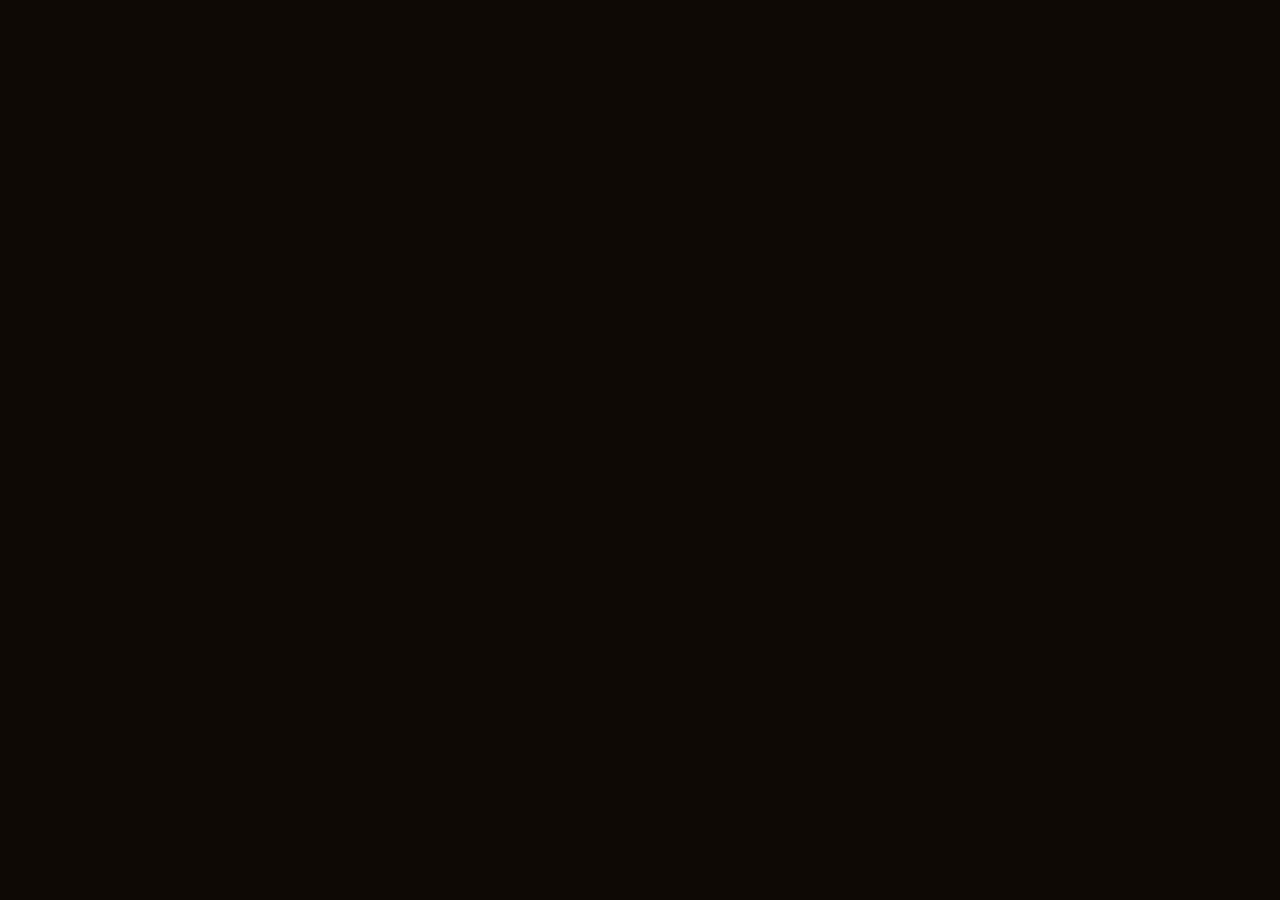
==== commit 8a6c919e: "M7 part 3: expensive-looking graphics (21.1 p. 1-6) and the cabin around the table - post: GTAO fed " ====
--- a/web/index.html
+++ b/web/index.html
@@ -13,7 +13,6 @@
 </head>
 <body>
   <canvas id="scene"></canvas>
-  <div class="vignette"></div>
   <div class="letterbox t"></div><div class="letterbox b"></div>
   <!-- All text is HTML over the canvas (never drawn in WebGL). -->
   <div id="overlay"></div>
--- a/web/css/game.css
+++ b/web/css/game.css
@@ -76,12 +76,7 @@
 
 #scene { position: fixed; inset: 0; width: 100%; height: 100%; display: block; filter: saturate(1.14) contrast(1.05); }
 
-.vignette {
-  position: fixed;
-  inset: 0;
-  pointer-events: none;
-  background: radial-gradient(ellipse 80% 75% at 50% 50%, transparent 55%, rgba(6, 4, 2, 0.35) 82%, rgba(0, 0, 0, 0.72) 100%);
-}
+/* the vignette lives in the film shader (view.js) */
 
 #overlay { position: fixed; inset: 0; pointer-events: none; overflow: hidden; }
 
@@ -273,6 +268,10 @@
 body.cine .tg { transform: translateX(-50%) translateY(-190px) rotate(-1.3deg); }
 body.cine .toasts { right: 50%; top: calc(8.5vh + 14px); translate: 50% 0; }
 body.cine .autopilot-banner { bottom: calc(8.5vh + 10px); }
+/* standing up: only the caption, the instruments and the buttons stay */
+body.standing .actions, body.standing .dock, body.standing .tg, body.standing .inst { opacity: 0; pointer-events: none; }
+body.standing #overlay { opacity: 0; }
+#overlay { transition: opacity 0.6s; }
 
 .cell-tip {
   position: fixed;
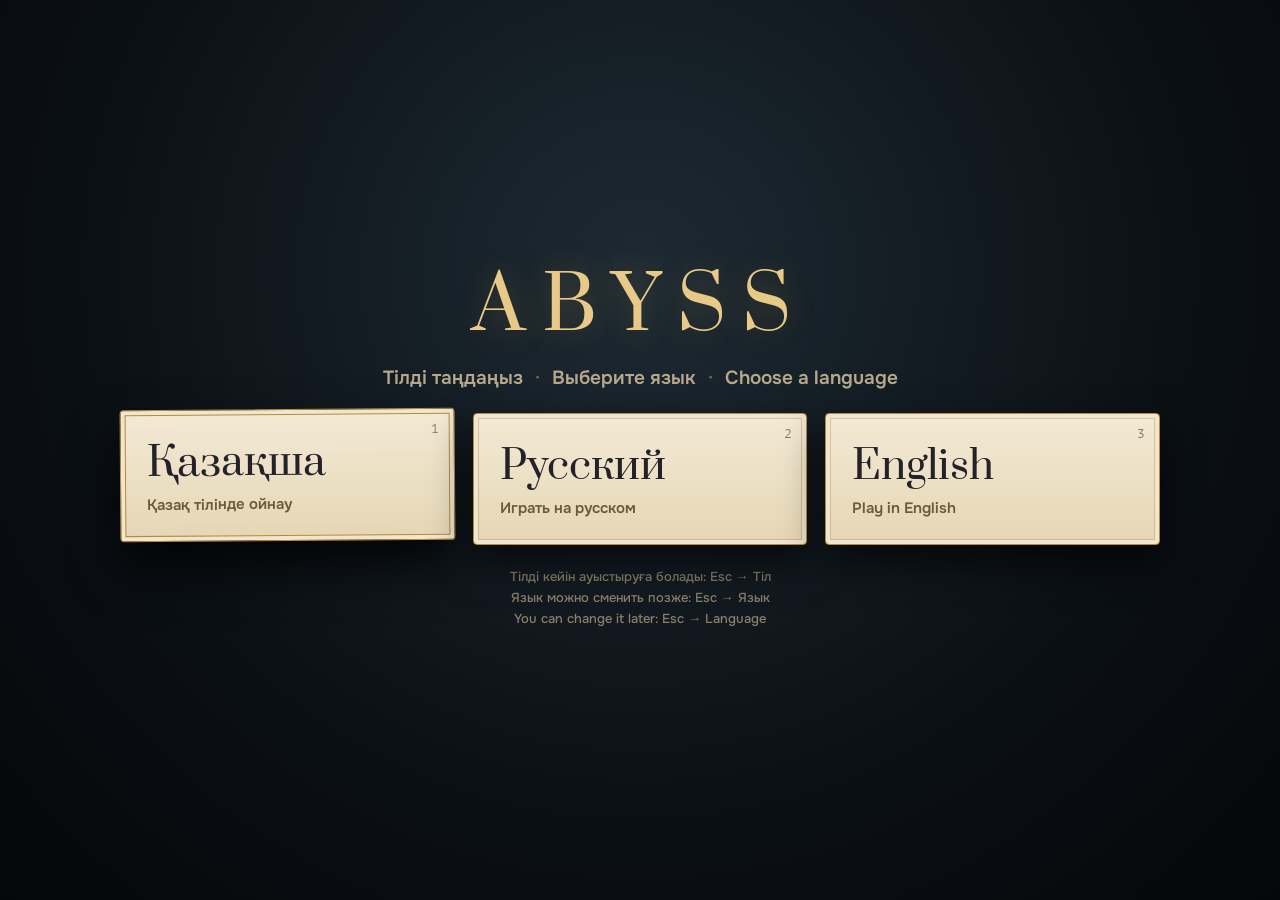
==== commit 672d58b1: "M12a part 3: i18n — web/i18n/{kk,ru,en}.json + t('key') (no Cyrillic left in web/js and index.html)," ====
--- a/web/index.html
+++ b/web/index.html
@@ -3,7 +3,7 @@
 <head>
   <meta charset="utf-8">
   <meta name="viewport" content="width=device-width, initial-scale=1">
-  <title>ABYSS · Карта капитана</title>
+  <title>ABYSS</title>
   <link rel="stylesheet" href="css/game.css">
   <link rel="icon" href="data:image/svg+xml,%3Csvg xmlns=%22http://www.w3.org/2000/svg%22 viewBox=%220 0 16 16%22%3E%3Ccircle cx=%228%22 cy=%228%22 r=%227%22 fill=%22%23B8893B%22/%3E%3Cpath d=%22M4 9h8l-1.5 2h-5z%22 fill=%22%23F2B632%22/%3E%3C/svg%3E">
   <!-- three.js is vendored in web/vendor/three: the game works offline -->
@@ -19,6 +19,7 @@
   <div id="ui"></div>
   <div class="autopilot-banner" id="autopilot-banner" hidden></div>
   <div class="status" id="status" hidden></div>
+  <div id="fade"></div>
   <script type="module" src="js/main.js"></script>
 </body>
 </html>
--- a/web/css/game.css
+++ b/web/css/game.css
@@ -1,51 +1,94 @@
+/* ABYSS · local woff2 fonts (offline). Every family has latin + cyrillic + cyrillic-ext,
+   so the Kazakh letters Әә Ғғ Ққ Ңң Өө Ұұ Үү Һһ Іі never fall back (CLAUDE.md 23.1; tests/test_fonts.py). */
+@font-face { font-family: "Cormorant Garamond"; font-weight: 500; font-style: normal; font-display: block;
+  src: url("../fonts/cormorant-garamond-cyrillic-ext-500-normal.woff2") format("woff2"); unicode-range: U+0460-052F, U+1C80-1C8A, U+20B4, U+2DE0-2DFF, U+A640-A69F, U+FE2E-FE2F; }
 @font-face { font-family: "Cormorant Garamond"; font-weight: 500; font-style: normal; font-display: block;
   src: url("../fonts/cormorant-garamond-cyrillic-500-normal.woff2") format("woff2"); unicode-range: U+0301, U+0400-045F, U+0490-0491, U+04B0-04B1, U+2116; }
 @font-face { font-family: "Cormorant Garamond"; font-weight: 500; font-style: normal; font-display: block;
   src: url("../fonts/cormorant-garamond-latin-500-normal.woff2") format("woff2"); unicode-range: U+0000-00FF, U+0131, U+0152-0153, U+02BB-02BC, U+02C6, U+02DA, U+02DC, U+0304, U+0308, U+0329, U+2000-206F, U+20AC, U+2122, U+2191, U+2193, U+2212, U+2215, U+FEFF, U+FFFD; }
 @font-face { font-family: "Cormorant Garamond"; font-weight: 500; font-style: italic; font-display: block;
+  src: url("../fonts/cormorant-garamond-cyrillic-ext-500-italic.woff2") format("woff2"); unicode-range: U+0460-052F, U+1C80-1C8A, U+20B4, U+2DE0-2DFF, U+A640-A69F, U+FE2E-FE2F; }
+@font-face { font-family: "Cormorant Garamond"; font-weight: 500; font-style: italic; font-display: block;
   src: url("../fonts/cormorant-garamond-cyrillic-500-italic.woff2") format("woff2"); unicode-range: U+0301, U+0400-045F, U+0490-0491, U+04B0-04B1, U+2116; }
 @font-face { font-family: "Cormorant Garamond"; font-weight: 500; font-style: italic; font-display: block;
   src: url("../fonts/cormorant-garamond-latin-500-italic.woff2") format("woff2"); unicode-range: U+0000-00FF, U+0131, U+0152-0153, U+02BB-02BC, U+02C6, U+02DA, U+02DC, U+0304, U+0308, U+0329, U+2000-206F, U+20AC, U+2122, U+2191, U+2193, U+2212, U+2215, U+FEFF, U+FFFD; }
+@font-face { font-family: "Cormorant Garamond"; font-weight: 600; font-style: normal; font-display: block;
+  src: url("../fonts/cormorant-garamond-cyrillic-ext-600-normal.woff2") format("woff2"); unicode-range: U+0460-052F, U+1C80-1C8A, U+20B4, U+2DE0-2DFF, U+A640-A69F, U+FE2E-FE2F; }
 @font-face { font-family: "Cormorant Garamond"; font-weight: 600; font-style: normal; font-display: block;
   src: url("../fonts/cormorant-garamond-cyrillic-600-normal.woff2") format("woff2"); unicode-range: U+0301, U+0400-045F, U+0490-0491, U+04B0-04B1, U+2116; }
 @font-face { font-family: "Cormorant Garamond"; font-weight: 600; font-style: normal; font-display: block;
   src: url("../fonts/cormorant-garamond-latin-600-normal.woff2") format("woff2"); unicode-range: U+0000-00FF, U+0131, U+0152-0153, U+02BB-02BC, U+02C6, U+02DA, U+02DC, U+0304, U+0308, U+0329, U+2000-206F, U+20AC, U+2122, U+2191, U+2193, U+2212, U+2215, U+FEFF, U+FFFD; }
 @font-face { font-family: "Cormorant Garamond"; font-weight: 600; font-style: italic; font-display: block;
+  src: url("../fonts/cormorant-garamond-cyrillic-ext-600-italic.woff2") format("woff2"); unicode-range: U+0460-052F, U+1C80-1C8A, U+20B4, U+2DE0-2DFF, U+A640-A69F, U+FE2E-FE2F; }
+@font-face { font-family: "Cormorant Garamond"; font-weight: 600; font-style: italic; font-display: block;
   src: url("../fonts/cormorant-garamond-cyrillic-600-italic.woff2") format("woff2"); unicode-range: U+0301, U+0400-045F, U+0490-0491, U+04B0-04B1, U+2116; }
 @font-face { font-family: "Cormorant Garamond"; font-weight: 600; font-style: italic; font-display: block;
   src: url("../fonts/cormorant-garamond-latin-600-italic.woff2") format("woff2"); unicode-range: U+0000-00FF, U+0131, U+0152-0153, U+02BB-02BC, U+02C6, U+02DA, U+02DC, U+0304, U+0308, U+0329, U+2000-206F, U+20AC, U+2122, U+2191, U+2193, U+2212, U+2215, U+FEFF, U+FFFD; }
+@font-face { font-family: "Cormorant Garamond"; font-weight: 700; font-style: normal; font-display: block;
+  src: url("../fonts/cormorant-garamond-cyrillic-ext-700-normal.woff2") format("woff2"); unicode-range: U+0460-052F, U+1C80-1C8A, U+20B4, U+2DE0-2DFF, U+A640-A69F, U+FE2E-FE2F; }
 @font-face { font-family: "Cormorant Garamond"; font-weight: 700; font-style: normal; font-display: block;
   src: url("../fonts/cormorant-garamond-cyrillic-700-normal.woff2") format("woff2"); unicode-range: U+0301, U+0400-045F, U+0490-0491, U+04B0-04B1, U+2116; }
 @font-face { font-family: "Cormorant Garamond"; font-weight: 700; font-style: normal; font-display: block;
   src: url("../fonts/cormorant-garamond-latin-700-normal.woff2") format("woff2"); unicode-range: U+0000-00FF, U+0131, U+0152-0153, U+02BB-02BC, U+02C6, U+02DA, U+02DC, U+0304, U+0308, U+0329, U+2000-206F, U+20AC, U+2122, U+2191, U+2193, U+2212, U+2215, U+FEFF, U+FFFD; }
 @font-face { font-family: "Cormorant Garamond"; font-weight: 700; font-style: italic; font-display: block;
+  src: url("../fonts/cormorant-garamond-cyrillic-ext-700-italic.woff2") format("woff2"); unicode-range: U+0460-052F, U+1C80-1C8A, U+20B4, U+2DE0-2DFF, U+A640-A69F, U+FE2E-FE2F; }
+@font-face { font-family: "Cormorant Garamond"; font-weight: 700; font-style: italic; font-display: block;
   src: url("../fonts/cormorant-garamond-cyrillic-700-italic.woff2") format("woff2"); unicode-range: U+0301, U+0400-045F, U+0490-0491, U+04B0-04B1, U+2116; }
 @font-face { font-family: "Cormorant Garamond"; font-weight: 700; font-style: italic; font-display: block;
   src: url("../fonts/cormorant-garamond-latin-700-italic.woff2") format("woff2"); unicode-range: U+0000-00FF, U+0131, U+0152-0153, U+02BB-02BC, U+02C6, U+02DA, U+02DC, U+0304, U+0308, U+0329, U+2000-206F, U+20AC, U+2122, U+2191, U+2193, U+2212, U+2215, U+FEFF, U+FFFD; }
-/* ABYSS v3 · fonts are local woff2 files (works offline) */
-@font-face { font-family: "Caveat"; font-weight: 400; font-display: block;
+@font-face { font-family: "Caveat"; font-weight: 400; font-style: normal; font-display: block;
+  src: url("../fonts/caveat-cyrillic-ext-400-normal.woff2") format("woff2"); unicode-range: U+0460-052F, U+1C80-1C8A, U+20B4, U+2DE0-2DFF, U+A640-A69F, U+FE2E-FE2F; }
+@font-face { font-family: "Caveat"; font-weight: 400; font-style: normal; font-display: block;
   src: url("../fonts/caveat-cyrillic-400-normal.woff2") format("woff2"); unicode-range: U+0301, U+0400-045F, U+0490-0491, U+04B0-04B1, U+2116; }
-@font-face { font-family: "Caveat"; font-weight: 400; font-display: block;
+@font-face { font-family: "Caveat"; font-weight: 400; font-style: normal; font-display: block;
   src: url("../fonts/caveat-latin-400-normal.woff2") format("woff2"); unicode-range: U+0000-00FF, U+0131, U+0152-0153, U+02BB-02BC, U+02C6, U+02DA, U+02DC, U+0304, U+0308, U+0329, U+2000-206F, U+20AC, U+2122, U+2191, U+2193, U+2212, U+2215, U+FEFF, U+FFFD; }
-@font-face { font-family: "Caveat"; font-weight: 700; font-display: block;
+@font-face { font-family: "Caveat"; font-weight: 700; font-style: normal; font-display: block;
+  src: url("../fonts/caveat-cyrillic-ext-700-normal.woff2") format("woff2"); unicode-range: U+0460-052F, U+1C80-1C8A, U+20B4, U+2DE0-2DFF, U+A640-A69F, U+FE2E-FE2F; }
+@font-face { font-family: "Caveat"; font-weight: 700; font-style: normal; font-display: block;
   src: url("../fonts/caveat-cyrillic-700-normal.woff2") format("woff2"); unicode-range: U+0301, U+0400-045F, U+0490-0491, U+04B0-04B1, U+2116; }
-@font-face { font-family: "Caveat"; font-weight: 700; font-display: block;
+@font-face { font-family: "Caveat"; font-weight: 700; font-style: normal; font-display: block;
   src: url("../fonts/caveat-latin-700-normal.woff2") format("woff2"); unicode-range: U+0000-00FF, U+0131, U+0152-0153, U+02BB-02BC, U+02C6, U+02DA, U+02DC, U+0304, U+0308, U+0329, U+2000-206F, U+20AC, U+2122, U+2191, U+2193, U+2212, U+2215, U+FEFF, U+FFFD; }
-@font-face { font-family: "Manrope"; font-weight: 400; font-display: block;
-  src: url("../fonts/manrope-cyrillic-400-normal.woff2") format("woff2"); unicode-range: U+0301, U+0400-045F, U+0490-0491, U+04B0-04B1, U+2116; }
-@font-face { font-family: "Manrope"; font-weight: 400; font-display: block;
-  src: url("../fonts/manrope-latin-400-normal.woff2") format("woff2"); unicode-range: U+0000-00FF, U+0131, U+0152-0153, U+02BB-02BC, U+02C6, U+02DA, U+02DC, U+0304, U+0308, U+0329, U+2000-206F, U+20AC, U+2122, U+2191, U+2193, U+2212, U+2215, U+FEFF, U+FFFD; }
-@font-face { font-family: "Manrope"; font-weight: 700; font-display: block;
-  src: url("../fonts/manrope-cyrillic-700-normal.woff2") format("woff2"); unicode-range: U+0301, U+0400-045F, U+0490-0491, U+04B0-04B1, U+2116; }
-@font-face { font-family: "Manrope"; font-weight: 700; font-display: block;
-  src: url("../fonts/manrope-latin-700-normal.woff2") format("woff2"); unicode-range: U+0000-00FF, U+0131, U+0152-0153, U+02BB-02BC, U+02C6, U+02DA, U+02DC, U+0304, U+0308, U+0329, U+2000-206F, U+20AC, U+2122, U+2191, U+2193, U+2212, U+2215, U+FEFF, U+FFFD; }
-@font-face { font-family: "Prata"; font-weight: 400; font-display: block;
+@font-face { font-family: "Onest"; font-weight: 400; font-style: normal; font-display: block;
+  src: url("../fonts/onest-cyrillic-ext-400-normal.woff2") format("woff2"); unicode-range: U+0460-052F, U+1C80-1C8A, U+20B4, U+2DE0-2DFF, U+A640-A69F, U+FE2E-FE2F; }
+@font-face { font-family: "Onest"; font-weight: 400; font-style: normal; font-display: block;
+  src: url("../fonts/onest-cyrillic-400-normal.woff2") format("woff2"); unicode-range: U+0301, U+0400-045F, U+0490-0491, U+04B0-04B1, U+2116; }
+@font-face { font-family: "Onest"; font-weight: 400; font-style: normal; font-display: block;
+  src: url("../fonts/onest-latin-400-normal.woff2") format("woff2"); unicode-range: U+0000-00FF, U+0131, U+0152-0153, U+02BB-02BC, U+02C6, U+02DA, U+02DC, U+0304, U+0308, U+0329, U+2000-206F, U+20AC, U+2122, U+2191, U+2193, U+2212, U+2215, U+FEFF, U+FFFD; }
+@font-face { font-family: "Onest"; font-weight: 500; font-style: normal; font-display: block;
+  src: url("../fonts/onest-cyrillic-ext-500-normal.woff2") format("woff2"); unicode-range: U+0460-052F, U+1C80-1C8A, U+20B4, U+2DE0-2DFF, U+A640-A69F, U+FE2E-FE2F; }
+@font-face { font-family: "Onest"; font-weight: 500; font-style: normal; font-display: block;
+  src: url("../fonts/onest-cyrillic-500-normal.woff2") format("woff2"); unicode-range: U+0301, U+0400-045F, U+0490-0491, U+04B0-04B1, U+2116; }
+@font-face { font-family: "Onest"; font-weight: 500; font-style: normal; font-display: block;
+  src: url("../fonts/onest-latin-500-normal.woff2") format("woff2"); unicode-range: U+0000-00FF, U+0131, U+0152-0153, U+02BB-02BC, U+02C6, U+02DA, U+02DC, U+0304, U+0308, U+0329, U+2000-206F, U+20AC, U+2122, U+2191, U+2193, U+2212, U+2215, U+FEFF, U+FFFD; }
+@font-face { font-family: "Onest"; font-weight: 600; font-style: normal; font-display: block;
+  src: url("../fonts/onest-cyrillic-ext-600-normal.woff2") format("woff2"); unicode-range: U+0460-052F, U+1C80-1C8A, U+20B4, U+2DE0-2DFF, U+A640-A69F, U+FE2E-FE2F; }
+@font-face { font-family: "Onest"; font-weight: 600; font-style: normal; font-display: block;
+  src: url("../fonts/onest-cyrillic-600-normal.woff2") format("woff2"); unicode-range: U+0301, U+0400-045F, U+0490-0491, U+04B0-04B1, U+2116; }
+@font-face { font-family: "Onest"; font-weight: 600; font-style: normal; font-display: block;
+  src: url("../fonts/onest-latin-600-normal.woff2") format("woff2"); unicode-range: U+0000-00FF, U+0131, U+0152-0153, U+02BB-02BC, U+02C6, U+02DA, U+02DC, U+0304, U+0308, U+0329, U+2000-206F, U+20AC, U+2122, U+2191, U+2193, U+2212, U+2215, U+FEFF, U+FFFD; }
+@font-face { font-family: "Onest"; font-weight: 700; font-style: normal; font-display: block;
+  src: url("../fonts/onest-cyrillic-ext-700-normal.woff2") format("woff2"); unicode-range: U+0460-052F, U+1C80-1C8A, U+20B4, U+2DE0-2DFF, U+A640-A69F, U+FE2E-FE2F; }
+@font-face { font-family: "Onest"; font-weight: 700; font-style: normal; font-display: block;
+  src: url("../fonts/onest-cyrillic-700-normal.woff2") format("woff2"); unicode-range: U+0301, U+0400-045F, U+0490-0491, U+04B0-04B1, U+2116; }
+@font-face { font-family: "Onest"; font-weight: 700; font-style: normal; font-display: block;
+  src: url("../fonts/onest-latin-700-normal.woff2") format("woff2"); unicode-range: U+0000-00FF, U+0131, U+0152-0153, U+02BB-02BC, U+02C6, U+02DA, U+02DC, U+0304, U+0308, U+0329, U+2000-206F, U+20AC, U+2122, U+2191, U+2193, U+2212, U+2215, U+FEFF, U+FFFD; }
+@font-face { font-family: "Onest"; font-weight: 800; font-style: normal; font-display: block;
+  src: url("../fonts/onest-cyrillic-ext-800-normal.woff2") format("woff2"); unicode-range: U+0460-052F, U+1C80-1C8A, U+20B4, U+2DE0-2DFF, U+A640-A69F, U+FE2E-FE2F; }
+@font-face { font-family: "Onest"; font-weight: 800; font-style: normal; font-display: block;
+  src: url("../fonts/onest-cyrillic-800-normal.woff2") format("woff2"); unicode-range: U+0301, U+0400-045F, U+0490-0491, U+04B0-04B1, U+2116; }
+@font-face { font-family: "Onest"; font-weight: 800; font-style: normal; font-display: block;
+  src: url("../fonts/onest-latin-800-normal.woff2") format("woff2"); unicode-range: U+0000-00FF, U+0131, U+0152-0153, U+02BB-02BC, U+02C6, U+02DA, U+02DC, U+0304, U+0308, U+0329, U+2000-206F, U+20AC, U+2122, U+2191, U+2193, U+2212, U+2215, U+FEFF, U+FFFD; }
+@font-face { font-family: "Prata"; font-weight: 400; font-style: normal; font-display: block;
+  src: url("../fonts/prata-cyrillic-ext-400-normal.woff2") format("woff2"); unicode-range: U+0460-052F, U+1C80-1C8A, U+20B4, U+2DE0-2DFF, U+A640-A69F, U+FE2E-FE2F; }
+@font-face { font-family: "Prata"; font-weight: 400; font-style: normal; font-display: block;
   src: url("../fonts/prata-cyrillic-400-normal.woff2") format("woff2"); unicode-range: U+0301, U+0400-045F, U+0490-0491, U+04B0-04B1, U+2116; }
-@font-face { font-family: "Prata"; font-weight: 400; font-display: block;
+@font-face { font-family: "Prata"; font-weight: 400; font-style: normal; font-display: block;
   src: url("../fonts/prata-latin-400-normal.woff2") format("woff2"); unicode-range: U+0000-00FF, U+0131, U+0152-0153, U+02BB-02BC, U+02C6, U+02DA, U+02DC, U+0304, U+0308, U+0329, U+2000-206F, U+20AC, U+2122, U+2191, U+2193, U+2212, U+2215, U+FEFF, U+FFFD; }
-@font-face { font-family: "PT Mono"; font-weight: 400; font-display: block;
+@font-face { font-family: "PT Mono"; font-weight: 400; font-style: normal; font-display: block;
+  src: url("../fonts/pt-mono-cyrillic-ext-400-normal.woff2") format("woff2"); unicode-range: U+0460-052F, U+1C80-1C8A, U+20B4, U+2DE0-2DFF, U+A640-A69F, U+FE2E-FE2F; }
+@font-face { font-family: "PT Mono"; font-weight: 400; font-style: normal; font-display: block;
   src: url("../fonts/pt-mono-cyrillic-400-normal.woff2") format("woff2"); unicode-range: U+0301, U+0400-045F, U+0490-0491, U+04B0-04B1, U+2116; }
-@font-face { font-family: "PT Mono"; font-weight: 400; font-display: block;
+@font-face { font-family: "PT Mono"; font-weight: 400; font-style: normal; font-display: block;
   src: url("../fonts/pt-mono-latin-400-normal.woff2") format("woff2"); unicode-range: U+0000-00FF, U+0131, U+0152-0153, U+02BB-02BC, U+02C6, U+02DA, U+02DC, U+0304, U+0308, U+0329, U+2000-206F, U+20AC, U+2122, U+2191, U+2193, U+2212, U+2215, U+FEFF, U+FFFD; }
 
 :root {
@@ -58,7 +101,7 @@
   --teal: #2F7D86;
   --title: "Prata", Georgia, serif;
   --hand: "Caveat", "Comic Sans MS", cursive;
-  --print: "Manrope", "Helvetica Neue", Arial, sans-serif;
+  --print: "Onest", "Helvetica Neue", Arial, sans-serif;
   --mono: "PT Mono", Menlo, monospace;
 }
 
@@ -91,7 +134,7 @@
   border-radius: 3px; box-shadow: 0 6px 14px #0009; text-align: center; white-space: nowrap; margin-top: -12px; }
 .ship-tag::after { content: ""; position: absolute; left: 50%; bottom: -12px; width: 1.5px; height: 12px; background: #23222baa; }
 .ship-tag b { display: block; font: 700 15px/1.15 "Cormorant Garamond", Georgia, serif; }
-.ship-tag span { font: 600 11px Manrope, sans-serif; color: #6d6858; }
+.ship-tag span { font: 600 11px Onest, sans-serif; color: #6d6858; }
 .ship-tag.you { border-top: 3px solid #f29a1c; }
 .ship-tag.rival { border-top: 3px solid #b8432f; }
 .ship-tag.rival b { color: #8e2f1f; }
@@ -109,7 +152,7 @@
 /* ================================================================ M7: things on the table (v3.1, 18) */
 :root { --paper2: #e7d9b8; --brass2: #ecc983; --brassd: #6b4a1c; --navy: #1f3550; --rival: #a8392a; --serif: "Cormorant Garamond", Georgia, serif; }
 .pill { display: inline-flex; align-items: center; gap: 7px; min-height: 34px; padding: 6px 12px; border: 1px solid #c3944766; border-radius: 20px;
-  background: #1a120ccc; color: #e9dcc0; font: 600 13px Manrope, sans-serif; cursor: pointer; }
+  background: #1a120ccc; color: #e9dcc0; font: 600 13px Onest, sans-serif; cursor: pointer; }
 .pill:hover { border-color: var(--brass2); }
 .pill .icon { width: 17px; height: 17px; color: var(--brass2); }
 .pill.active { background: linear-gradient(180deg, #efd08c, #c69a4c 55%, #a27434); color: #2a1c0a; border-color: #5e4319; }
@@ -121,7 +164,7 @@
 .cap { position: fixed; left: 22px; top: 14px; display: flex; flex-direction: column; align-items: flex-start; gap: 7px; max-width: 340px; }
 .cap .who { min-height: 28px; padding: 3px 11px; font-size: 12.5px; }
 .cap h1 { margin: 0; font: italic 600 22px/1 var(--serif); color: var(--brass2); }
-.cap small { display: block; margin-top: 4px; font: 600 13px Manrope, sans-serif; color: #e2d4b6; text-shadow: 0 1px 2px #000, 0 0 8px #000c; }
+.cap small { display: block; margin-top: 4px; font: 600 13px Onest, sans-serif; color: #e2d4b6; text-shadow: 0 1px 2px #000, 0 0 8px #000c; }
 .cap h1 { text-shadow: 0 1px 3px #000a; }
 .inst { position: fixed; left: 18px; top: 104px; display: flex; flex-direction: column; gap: 8px; }
 .dial { text-align: center; }
@@ -135,12 +178,13 @@
 .hud-right .pill { min-height: 32px; padding: 5px 11px; font-size: 12.5px; }
 
 /* intercepted telegram (the rival) */
-.tg { position: fixed; top: 16px; left: 48%; transform: translateX(-50%) rotate(-1.3deg); width: min(400px, 30vw);
-  background: linear-gradient(#efe6cf, #e6dab9); color: #2a2620; padding: 16px 20px 14px; box-shadow: 0 14px 30px #000b;
-  font: 13.5px/1.55 var(--mono); }
+/* pinned in the right margin of the table, below the buttons: the chart stays fully visible */
+.tg { position: fixed; top: 104px; right: 22px; transform: rotate(1.4deg); width: min(290px, 21vw);
+  background: linear-gradient(#efe6cf, #e6dab9); color: #2a2620; padding: 13px 15px 11px; box-shadow: 0 14px 30px #000b;
+  font: 12px/1.5 var(--mono); }
 .tg::before { content: ""; position: absolute; top: -7px; left: 50%; width: 16px; height: 16px; border-radius: 50%;
   background: radial-gradient(circle at 35% 35%, #ff8a72, #a8392a 60%, #5a1a10); box-shadow: 0 3px 4px #0008; }
-.tg .hd { display: flex; justify-content: space-between; align-items: center; font-size: 12px; color: #6b6252;
+.tg .hd { display: flex; justify-content: space-between; align-items: center; font-size: 10.5px; color: #6b6252;
   border-bottom: 1px dashed #6b625266; padding-bottom: 6px; margin-bottom: 6px; }
 .tg .st { border: 2px solid #8a7f6a; color: #8a7f6a; padding: 1px 7px; transform: rotate(4deg); font-weight: 700; border-radius: 3px; }
 .tg.urgent .st { border-color: var(--rival); color: var(--rival); }
@@ -158,7 +202,7 @@
   background: #c3944766; box-shadow: inset 0 1px 2px #0008; }
 body.peek .off { transform: translate(-50%, 0); transition: transform 0.6s cubic-bezier(0.18, 1.32, 0.4, 1); }
 .off h2 { position: absolute; left: 26px; top: 12px; margin: 0; font: italic 600 22px/1 var(--serif); color: var(--brass2); }
-.off h2 small { margin-left: 10px; font: 600 12px Manrope, sans-serif; font-style: normal; color: #a99d86; }
+.off h2 small { margin-left: 10px; font: 600 12px Onest, sans-serif; font-style: normal; color: #a99d86; }
 .oc { --r: 0deg; position: relative; display: grid; grid-template-columns: 72px 1fr; gap: 12px; align-items: start; cursor: pointer;
   background: linear-gradient(170deg, #f4ead2, #e8dbbb); color: var(--ink); padding: 12px 14px 12px 12px; box-shadow: 0 12px 26px #000a;
   border-radius: 2px; transform: translateY(60px) rotate(var(--r)); opacity: 0; transition: transform 0.25s ease-in, opacity 0.2s; }
@@ -167,7 +211,7 @@
 body.peek .oc:nth-of-type(2) { transition-delay: 0.06s; } body.peek .oc:nth-of-type(3) { transition-delay: 0.12s; }
 .oc .medal { width: 72px; height: 88px; }
 .oc .nm { font: 700 22px/1 var(--serif); }
-.oc .rl { margin: 3px 0 5px; font: 600 12px Manrope, sans-serif; color: #7a705c; }
+.oc .rl { margin: 3px 0 5px; font: 600 12px Onest, sans-serif; color: #7a705c; }
 .oc q { display: block; quotes: none; font: italic 500 18.5px/1.22 var(--serif); }
 .oc q b { font-style: normal; font-weight: 700; color: #8e2f1f; }
 .oc.warning { box-shadow: 0 12px 26px #000a, inset 0 0 0 2px rgba(168, 57, 42, 0.7); }
@@ -180,7 +224,7 @@
   background: linear-gradient(180deg, #f3d995, #b98a3e); box-shadow: 0 3px 0 #6b4a1c, inset 0 1px 0 #fff6; transition: transform 0.12s, box-shadow 0.12s; }
 body.peek .pk .kc { transform: translateY(3px); box-shadow: 0 0 0 #6b4a1c, inset 0 1px 0 #fff6; }
 .pk b { display: block; font: 700 19px/1.05 var(--serif); }
-.pk small { display: block; margin-top: 2px; font: 600 12px Manrope, sans-serif; color: #c9b99a; }
+.pk small { display: block; margin-top: 2px; font: 600 12px Onest, sans-serif; color: #c9b99a; }
 .pk .fc { display: flex; }
 .pk .face { display: block; width: 30px; height: 36px; margin-left: -8px; filter: drop-shadow(0 2px 3px #000a); }
 .pk .face .medal { width: 100%; height: 100%; }
@@ -195,7 +239,7 @@
 .adv::before { left: 8px; } .adv::after { right: 8px; }
 .adv svg { position: absolute; left: 16px; top: 50%; transform: translateY(-50%); width: 26px; height: 26px; }
 .adv b { display: block; font: 700 23px/1.05 var(--serif); text-shadow: 0 1px 0 #f7e3b066; }
-.adv small { display: block; margin-top: 3px; font: 600 13px/1.3 Manrope, sans-serif; color: #4b3517; }
+.adv small { display: block; margin-top: 3px; font: 600 13px/1.3 Onest, sans-serif; color: #4b3517; }
 
 /* hint line + brass rail + hanging paper tags */
 .actions { position: fixed; left: 22px; bottom: 0; width: min(920px, calc(100vw - 400px)); height: 272px; }
@@ -231,11 +275,11 @@
 @keyframes seal-in { from { transform: rotate(-30deg) scale(1.8); opacity: 0; } }
 
 /* officer notes (toasts) */
-.toasts { position: fixed; right: 22px; top: 104px; z-index: 9; display: flex; flex-direction: column; gap: 8px; width: min(380px, 40vw); }
+.toasts { position: fixed; right: 22px; top: 300px; z-index: 9; display: flex; flex-direction: column; gap: 8px; width: min(380px, 40vw); }
 .toast { display: grid; grid-template-columns: 52px 1fr; gap: 12px; align-items: center; padding: 10px 16px 10px 10px; cursor: pointer;
   background: linear-gradient(170deg, #f4ead2, #e8dbbb); color: var(--ink); box-shadow: 0 18px 40px #000c; animation: toast-in 0.45s ease-out; }
 .toast .medal { width: 52px; height: 64px; }
-.toast .tn { font: 600 12.5px Manrope, sans-serif; color: #7a705c; }
+.toast .tn { font: 600 12.5px Onest, sans-serif; color: #7a705c; }
 .toast .tt { font: italic 500 19px/1.22 var(--serif); }
 .toast .tt b { font-style: normal; color: #8e2f1f; }
 .toast.out { opacity: 0; transform: translateX(30px); transition: 0.3s; }
@@ -250,7 +294,7 @@
 .ir i { width: 18px; height: 18px; margin-top: 3px; border-radius: 50%; box-shadow: inset 0 -2px 0 #0003; }
 .ir b { font: 700 17px var(--serif); }
 .ib .go { margin-top: 12px; min-height: 48px; padding: 10px 22px; background: linear-gradient(180deg, #efd08c, #c69a4c 55%, #a27434);
-  border: 1px solid #5e4319; color: #2a1c0a; font: 700 16px Manrope, sans-serif; border-radius: 3px; cursor: pointer; }
+  border: 1px solid #5e4319; color: #2a1c0a; font: 700 16px Onest, sans-serif; border-radius: 3px; cursor: pointer; }
 
 /* autopilot banner */
 .autopilot-banner { position: fixed; left: 50%; bottom: 14px; translate: -50% 0; z-index: 14; padding: 8px 16px; border-radius: 20px;
@@ -265,9 +309,17 @@
 body.cine .dock { transform: translateY(260px); }
 body.cine .inst { transform: translateX(-170px); }
 body.cine .cap, body.cine .hud-right { opacity: 0; pointer-events: none; }
-body.cine .tg { transform: translateX(-50%) translateY(-190px) rotate(-1.3deg); }
+body.cine .tg { transform: translateX(340px) rotate(1.4deg); }
 body.cine .toasts { right: 50%; top: calc(8.5vh + 14px); translate: 50% 0; }
 body.cine .autopilot-banner { bottom: calc(8.5vh + 10px); }
+/* full-screen fades between scenes */
+#fade { position: fixed; inset: 0; z-index: 60; pointer-events: none; opacity: 0; transition: opacity 0.65s; background: #000; }
+#fade.on { opacity: 1; }
+#fade.blue { background: #021a26; }
+#fade.white { background: #cfe6ee; }
+/* another scene (the dive): the table's pins and HTML stay hidden */
+body.other-scene #overlay { opacity: 0; }
+
 /* standing up: only the caption, the instruments and the buttons stay */
 body.standing .actions, body.standing .dock, body.standing .tg, body.standing .inst { opacity: 0; pointer-events: none; }
 body.standing #overlay { opacity: 0; }
@@ -404,3 +456,228 @@
 .result-buttons button { padding: 10px 16px; border: 0; border-radius: 3px; cursor: pointer; font-family: var(--print); font-weight: 700; font-size: 14px; }
 .result-buttons .again { background: var(--brass); color: #2a1c0e; }
 .result-buttons .new { background: rgba(43, 42, 51, 0.1); color: var(--ink); }
+
+/* ================================================================ M8: the cockpit of "Nerpa-2" (v3.1, 19) */
+.cockpit { position: fixed; inset: 0; z-index: 20; pointer-events: none; opacity: 0; transition: opacity 0.8s; }
+.cockpit.on { opacity: 1; }
+.cockpit.on > * { pointer-events: auto; }
+.ck-panel { position: absolute; inset: 0; pointer-events: none !important;
+  background: repeating-linear-gradient(0deg, rgba(255, 255, 255, 0.012) 0 1px, transparent 1px 3px), radial-gradient(ellipse at 50% 46%, #2b3034 0, #171a1d 52%, #0a0b0d 100%); }
+.ck-rivet { position: absolute; width: 9px; height: 9px; margin: -4.5px 0 0 -4.5px; border-radius: 50%; background: radial-gradient(circle at 35% 35%, #8c949a, #2a2e31 70%); box-shadow: 0 1px 1px #000; }
+.ck-ring { position: absolute; border-radius: 50%; pointer-events: none !important;
+  box-shadow: 0 0 0 7px #2b1d0b, 0 0 0 26px #a37a36, 0 0 0 28px #e6c57f, 0 0 0 31px #4a3314, 0 0 60px 34px rgba(0, 0, 0, 0.85), inset 0 0 0 3px #e8c67e, inset 0 0 80px 26px rgba(0, 8, 12, 0.92); }
+.ck-bolt { position: absolute; width: 15px; height: 15px; margin: -7.5px 0 0 -7.5px; border-radius: 50%; background: radial-gradient(circle at 35% 35%, #f6dc9c, #8a6326 65%, #3a2810); box-shadow: 0 2px 3px #000a; }
+.ck-glass { position: absolute; border-radius: 50%; pointer-events: none !important;
+  background: radial-gradient(ellipse 60% 40% at 30% 18%, rgba(255, 255, 255, 0.07), transparent 70%), radial-gradient(circle at 50% 50%, transparent 62%, rgba(0, 10, 16, 0.55) 100%); }
+.ck-glass::after { content: ""; position: absolute; inset: 0; border-radius: 50%; opacity: var(--fog, 0); transition: opacity 1.2s;
+  background: radial-gradient(circle, rgba(205, 225, 232, 0.05) 25%, rgba(205, 225, 232, 0.6) 100%); }   /* fogged glass when O₂ is low */
+.ck-drops { position: absolute; border-radius: 50%; pointer-events: none !important; opacity: 0.55; }
+.ck-hdg { position: absolute; left: 50%; width: 320px; margin-left: -160px; height: 38px; overflow: hidden; background: #0b0d0e; border: 2px solid #3b4044; border-radius: 6px; box-shadow: inset 0 0 12px #000; }
+.ck-hdg i { position: absolute; left: 50%; top: 0; width: 2px; height: 100%; background: #ff9a3c; box-shadow: 0 0 8px #ff9a3c; }
+.ck-tape { position: absolute; top: 0; left: 0; height: 100%; white-space: nowrap; font: 13px/38px var(--mono); color: #9fe0b0; }
+.ck-tape span { display: inline-block; width: 40px; text-align: center; }
+.ck-col { position: absolute; top: 50%; transform: translateY(-50%); display: flex; flex-direction: column; gap: 14px; align-items: center; }
+.ck-col.l { left: max(18px, calc(50% - var(--R) - 236px)); }
+.ck-col.r { right: max(18px, calc(50% - var(--R) - 236px)); }
+.ck-lbl { font: 12px var(--mono); color: #aab4b8; letter-spacing: 0.04em; text-align: center; }
+.ck-hint { max-width: 190px; line-height: 1.5; }
+.ck-nixie { font: 34px/1 var(--mono); color: #ffb35c; text-shadow: 0 0 8px #ff8a2a, 0 0 20px #ff6a00aa; background: #120a05; border: 2px solid #3b4044; border-radius: 8px; padding: 8px 12px; box-shadow: inset 0 0 14px #000; }
+.ck-led { display: flex; align-items: center; gap: 8px; font: 12px var(--mono); color: #aab4b8; }
+.ck-led i { width: 14px; height: 14px; border-radius: 50%; background: #3a1010; box-shadow: inset 0 0 3px #000; }
+.ck-o2 svg { width: 150px; height: 150px; filter: drop-shadow(0 8px 14px #000); }
+.ck-scope { width: 200px; height: 200px; border-radius: 50%; background: #04130a; border: 5px solid #3b4044; box-shadow: inset 0 0 26px #000, 0 8px 18px #000a; }
+.ck-plate { position: absolute; left: 50%; transform: translateX(-50%); font: 12px var(--mono); color: #b9c2c6; background: #2a2f33; border: 1px solid #4a5156; padding: 4px 12px; border-radius: 3px; box-shadow: 0 2px 3px #000; }
+.ck-msg { position: absolute; left: 50%; transform: translateX(-50%); max-width: min(560px, 80vw); text-align: center; font: italic 600 22px/1.25 var(--serif);
+  color: #eaf6f8; text-shadow: 0 2px 10px #000, 0 0 3px #000; opacity: 0; transition: opacity 0.4s; pointer-events: none !important; }
+.ck-msg.on { opacity: 1; }
+.ck-prompt { position: absolute; left: 50%; transform: translateX(-50%); display: none; align-items: center; gap: 12px; background: rgba(4, 14, 18, 0.82);
+  border: 1px solid #9fd0dc66; border-radius: 30px; padding: 8px 16px 8px 8px; font: 600 15px Onest, sans-serif; color: #e7f6f9; }
+.ck-prompt.on { display: flex; }
+.ck-prompt .pr { width: 38px; height: 38px; border-radius: 50%; background: conic-gradient(#f2b632 calc(var(--p, 0) * 1turn), #ffffff22 0); display: grid; place-items: center; }
+.ck-prompt .pr::after { content: "E"; width: 28px; height: 28px; border-radius: 50%; background: #071a20; display: grid; place-items: center; font: 700 14px Onest, sans-serif; color: #f2b632; }
+.ck-surf { position: absolute; left: 50%; transform: translateX(-50%); display: none; align-items: center; gap: 10px; padding: 9px 16px; border-radius: 24px; cursor: pointer;
+  background: rgba(10, 14, 16, 0.88); border: 1px solid #5a6166; color: #e7f6f9; font: 700 14px Onest, sans-serif; min-height: 44px; }
+.cockpit.live .ck-surf { display: flex; }
+.ck-surf b { font: 700 12px var(--mono); color: #f2b632; background: #2a2f33; border-radius: 4px; padding: 2px 6px; }
+.ck-surf:hover { border-color: #f2b632; background: rgba(20, 30, 34, 0.95); }
+.ck-help { position: absolute; left: 18px; top: 18px; width: 300px; background: rgba(10, 12, 14, 0.88); border: 1px solid #4a5156; border-radius: 10px; padding: 12px 14px;
+  font: 13.5px/1.55 Onest, sans-serif; color: #d7e2e5; transition: opacity 0.6s; }
+.ck-help b { font: 700 13px var(--mono); color: #f2b632; background: #2a2f33; border-radius: 4px; padding: 1px 6px; margin-right: 4px; }
+.ck-help h5 { margin: 0 0 6px; font: italic 700 20px var(--serif); color: #ecc983; }
+.ck-help-note { margin-top: 6px; color: #9fb3b8; }
+.cockpit.low .ck-panel { animation: ck-low 1s infinite; }
+@keyframes ck-low { 50% { box-shadow: inset 0 0 160px 40px rgba(170, 20, 10, 0.45); } }
+.ck-touch { position: absolute; right: 16px; bottom: 16px; display: none; grid-template-columns: repeat(3, 58px); gap: 8px; }
+.ck-touch button { height: 58px; border-radius: 12px; background: rgba(30, 34, 38, 0.9); border: 1px solid #5a6166; color: #e7f6f9; font: 700 15px Onest, sans-serif; touch-action: none; }
+@media (pointer: coarse) { .ck-touch { display: grid; } .ck-help { display: none; } }
+.cockpit.narrow .ck-col { top: auto; bottom: 14px; transform: none; flex-direction: row; align-items: flex-end; gap: 10px; }
+.cockpit.narrow .ck-col.l { left: 14px; } .cockpit.narrow .ck-col.r { right: 14px; }
+.cockpit.narrow .ck-o2 svg { width: 104px; height: 104px; } .cockpit.narrow .ck-scope { width: 118px; height: 118px; }
+.cockpit.narrow .ck-hint, .cockpit.narrow .ck-col.r .ck-lbl, .cockpit.narrow .ck-plate { display: none; }
+.cockpit.narrow .ck-nixie { font-size: 24px; padding: 6px 9px; }
+body.diving #ui > *:not(.toasts), body.diving .letterbox { opacity: 0 !important; pointer-events: none !important; }
+
+/* ================================================================ M9a: the story (22.2) */
+/* the goal and the act's checklist: top left on every screen */
+:root { --goal-h: 0px; }
+.goal { position: fixed; left: 20px; top: 14px; z-index: 26; width: min(340px, 34vw); padding: 11px 14px 10px;
+  background: linear-gradient(170deg, #f4ead2, #e6d8b6); color: var(--ink); box-shadow: 0 12px 28px #000b; border-radius: 2px;
+  transform: rotate(-0.6deg); transition: opacity 0.6s; }
+.goal::before { content: ""; position: absolute; top: -6px; left: 22px; width: 14px; height: 14px; border-radius: 50%;
+  background: radial-gradient(circle at 35% 35%, #f6e2b0, #b98a3e 55%, #5a3c14); box-shadow: 0 2px 3px #0008; }
+.goal.swap { animation: goal-swap 0.7s ease-out; }
+@keyframes goal-swap { from { opacity: 0; transform: translateY(-10px) rotate(-0.6deg); } }
+.goal-line { font: 700 19px/1.15 var(--serif); }
+.goal-pre { font: 700 12px Onest, sans-serif; letter-spacing: 0.06em; text-transform: uppercase; color: #8e2f1f; }
+.goal-tasks { list-style: none; margin: 7px 0 0; padding: 0; display: flex; flex-direction: column; gap: 3px; }
+.goal-tasks li { display: grid; grid-template-columns: 20px 1fr; gap: 7px; align-items: start; font: 600 13px/1.3 Onest, sans-serif; color: #3d3a40; }
+.goal-tasks svg { width: 18px; height: 18px; margin-top: 0; }
+.goal-tasks .bx { fill: #fff8e8; stroke: #6d6858; stroke-width: 1.4; }
+.goal-tasks .ck { fill: none; stroke: #b8432f; stroke-width: 2.6; stroke-linecap: round; stroke-linejoin: round; stroke-dasharray: 1; stroke-dashoffset: 1; }
+.goal-tasks li.done .ck { stroke-dashoffset: 0; transition: stroke-dashoffset 0.45s ease-out; }
+.goal-tasks li.done span { color: #7a705c; text-decoration: line-through; text-decoration-color: #b8432f99; }
+.goal-tasks li.just { animation: task-just 1.3s ease-out; }
+@keyframes task-just { 0% { background: transparent; } 25% { background: #f2b63255; } 100% { background: transparent; } }
+.goal-who { margin-top: 8px; min-height: 26px; padding: 3px 10px; font-size: 12px; }
+body.has-goal .cap { display: none; }
+body.has-goal .inst { top: calc(var(--goal-h) + 10px); }
+body.cine .goal { opacity: 0.0; pointer-events: none; }
+body.diving .goal { opacity: 0.94; transform: none; width: min(300px, 30vw); padding: 9px 12px 8px; }
+body.diving .goal .goal-who { display: none; }
+body.diving .ck-help { top: calc(var(--goal-h) + 16px); }
+
+/* chapter card */
+.chapter { position: fixed; inset: 0; z-index: 70; display: grid; place-items: center; background: #070504; color: #ecdcb8; cursor: pointer; opacity: 0; transition: opacity 0.7s; }
+.chapter.in { opacity: 1; } .chapter.out { opacity: 0; }
+.ch-in { text-align: center; padding: 0 16px; }
+.chapter h2 { margin: 18px 0 10px; font: italic 600 clamp(36px, 6vw, 64px)/1.05 var(--serif); color: #ecc983; letter-spacing: 0.01em; }
+.chapter p { margin: 0 0 18px; font: 500 clamp(16px, 2.2vw, 21px)/1.4 Onest, sans-serif; color: #c9b99a; }
+.ch-rule { width: 120px; height: 1px; margin: 0 auto; background: linear-gradient(90deg, transparent, #c39447, transparent); }
+.chapter.in h2 { animation: ch-rise 1.6s ease-out; }
+@keyframes ch-rise { from { opacity: 0; transform: translateY(10px); letter-spacing: 0.08em; } }
+
+/* the speech window: right on the table, bottom in the cockpit, bottom centre on the deck */
+.speech { position: fixed; z-index: 27; display: grid; grid-template-columns: 64px 1fr; gap: 14px; align-items: start; cursor: pointer;
+  width: min(430px, 42vw); padding: 13px 18px 11px 12px; background: linear-gradient(170deg, #f4ead2, #e8dbbb); color: var(--ink);
+  box-shadow: 0 22px 50px #000d; border-radius: 2px; }
+.speech.in { animation: sp-in 0.4s ease-out; }
+@keyframes sp-in { from { opacity: 0; transform: translateY(14px); } }
+.speech.no-face { grid-template-columns: 1fr; }
+.sp-face .medal { width: 64px; height: 78px; }
+.sp-radio { display: grid; place-items: center; width: 60px; height: 60px; border-radius: 50%; color: #d9f2c4;
+  background: radial-gradient(circle at 40% 35%, #3e6150, #1d3026); box-shadow: 0 0 0 3px #b98a3e, 0 0 0 4px #5a3c14, 0 4px 8px #0007; }
+.sp-radio .icon { width: 30px; height: 30px; }
+.sp-recorder { color: #ffd2b0; background: radial-gradient(circle at 40% 35%, #e8692b, #7a2f10); }
+.sp-who { font: 700 12.5px Onest, sans-serif; color: #7a705c; }
+.sp-text { margin: 3px 0 4px; font: italic 500 20px/1.28 var(--serif); min-height: 2.5em; }
+.sp-next { font: 600 11px Onest, sans-serif; color: #9a8f78; text-align: right; }
+.speech.auto .sp-next { display: none; }
+.speech.sp-at-table { right: 22px; bottom: 196px; }
+.speech.sp-at-deck { left: 50%; bottom: 7vh; translate: -50% 0; width: min(640px, 92vw); }
+.speech.sp-at-cockpit { left: 50%; bottom: 102px; translate: -50% 0; width: min(600px, 70vw); grid-template-columns: 48px 1fr; padding: 9px 14px 8px 10px;
+  background: rgba(8, 16, 20, 0.9); color: #e6f0f2; border: 1px solid #4a5156; border-radius: 8px; }
+.speech.sp-at-cockpit .sp-face .medal { width: 48px; height: 58px; }
+.speech.sp-at-cockpit .sp-radio { width: 44px; height: 44px; }
+.speech.sp-at-cockpit .sp-who { color: #9fb3b8; }
+.speech.sp-at-cockpit .sp-text { font-size: 18px; min-height: 0; }
+body.cine .speech.sp-at-table { right: 50%; translate: 50% 0; bottom: calc(8.5vh + 14px); }
+
+/* the three goal cards after the briefing */
+.gcards { position: fixed; inset: 0; z-index: 28; display: flex; flex-direction: column; align-items: center; justify-content: center; gap: 22px;
+  padding: 16px; background: rgba(5, 4, 3, 0.55); transition: opacity 0.4s; }
+.gcards.out { opacity: 0; }
+.gc-row { display: flex; gap: 16px; flex-wrap: wrap; justify-content: center; }
+.gc { width: min(260px, 90vw); padding: 16px 16px 14px; background: linear-gradient(170deg, #f4ead2, #e6d8b6); color: var(--ink); box-shadow: 0 18px 40px #000c;
+  animation: gc-in 0.6s ease-out both; animation-delay: var(--d); }
+.gc:nth-child(2) { transform: rotate(0.8deg); } .gc:nth-child(1) { transform: rotate(-0.9deg); }
+@keyframes gc-in { from { opacity: 0; transform: translateY(18px); } }
+.gc .icon { width: 28px; height: 28px; color: #8e2f1f; }
+.gc b { display: block; margin: 4px 0 2px; font: 700 22px var(--serif); }
+.gc p { margin: 0; font: 500 14.5px/1.4 Onest, sans-serif; }
+.gc-go { min-height: 50px; padding: 10px 26px; background: linear-gradient(180deg, #efd08c, #c69a4c 55%, #a27434); border: 1px solid #5e4319;
+  color: #2a1c0a; font: 700 17px Onest, sans-serif; border-radius: 3px; cursor: pointer; box-shadow: 0 12px 26px #000a; }
+@media (max-width: 760px) {
+  .goal { width: calc(100vw - 32px); left: 16px; }
+  .speech.sp-at-table { left: 16px; right: 16px; width: auto; bottom: 170px; }
+}
+
+/* the dive briefing */
+.brief-back { position: fixed; inset: 0; z-index: 32; display: grid; place-items: center; padding: 16px; background: rgba(4, 10, 14, 0.55); }
+.brief { width: min(520px, 94vw); padding: 20px 24px 18px; background: linear-gradient(170deg, #f4ead2, #e6d8b6); color: var(--ink); box-shadow: 0 30px 70px #000;
+  transform: rotate(-0.5deg); animation: result-in 0.45s ease-out; }
+.brief h2 { margin: 0 0 10px; font: 700 30px/1.1 var(--serif); }
+.br-row { display: grid; grid-template-columns: 28px 1fr; gap: 12px; margin: 10px 0; }
+.br-row .icon { width: 26px; height: 26px; color: #8e2f1f; margin-top: 2px; }
+.br-row b { font: 700 12px Onest, sans-serif; letter-spacing: 0.06em; text-transform: uppercase; color: #8e2f1f; }
+.br-row p { margin: 2px 0 0; font: 500 15px/1.4 Onest, sans-serif; }
+.br-go { display: inline-flex; align-items: center; gap: 10px; margin-top: 8px; min-height: 50px; padding: 10px 22px; cursor: pointer;
+  background: linear-gradient(180deg, #efd08c, #c69a4c 55%, #a27434); border: 1px solid #5e4319; color: #2a1c0a; font: 700 17px Onest, sans-serif; border-radius: 3px; }
+.br-go .icon { width: 22px; height: 22px; }
+
+/* the prologue: a night at sea behind the radio briefing (the deck in first person comes in M9c) */
+.night { position: fixed; inset: 0; z-index: 4; overflow: hidden; transition: opacity 0.8s;
+  background: radial-gradient(ellipse at 72% 22%, #26324a 0, #0b1220 38%, #04070d 70%); }
+.night.out { opacity: 0; }
+.night::before { content: ""; position: absolute; inset: 0 0 42% 0;
+  background-image: radial-gradient(1px 1px at 12% 18%, #fff9, transparent), radial-gradient(1px 1px at 28% 8%, #fff8, transparent),
+    radial-gradient(1.5px 1.5px at 44% 26%, #fffa, transparent), radial-gradient(1px 1px at 61% 12%, #fff7, transparent),
+    radial-gradient(1px 1px at 83% 34%, #fff8, transparent), radial-gradient(1.5px 1.5px at 92% 9%, #fff9, transparent),
+    radial-gradient(1px 1px at 7% 40%, #fff6, transparent), radial-gradient(1px 1px at 36% 44%, #fff6, transparent),
+    radial-gradient(1px 1px at 55% 38%, #fff7, transparent), radial-gradient(1px 1px at 76% 20%, #fff8, transparent); }
+.night .moon { position: absolute; left: 72%; top: 16%; width: 54px; height: 54px; border-radius: 50%; background: #f4f1e6;
+  box-shadow: 0 0 40px 14px rgba(220, 230, 255, 0.25), 0 0 140px 50px rgba(160, 180, 230, 0.12); }
+.night .sea { position: absolute; left: 0; right: 0; bottom: 0; height: 42%; background: linear-gradient(#0e1c30, #03060b); }
+.night .path { position: absolute; left: calc(72% - 90px); width: 234px; bottom: 0; height: 42%;
+  background: repeating-linear-gradient(180deg, rgba(210, 225, 255, 0.0) 0 7px, rgba(210, 225, 255, 0.22) 7px 9px);
+  -webkit-mask: linear-gradient(90deg, transparent, #000 40%, #000 60%, transparent); mask: linear-gradient(90deg, transparent, #000 40%, #000 60%, transparent);
+  animation: night-waves 5s linear infinite; }
+@keyframes night-waves { to { background-position: 0 36px; } }
+.night .mast { position: absolute; left: 18%; bottom: 30%; width: 10px; height: 10px; border-radius: 50%; background: #ff4a3a;
+  box-shadow: 0 0 18px 6px rgba(255, 70, 50, 0.6); animation: mast 1.6s steps(1) infinite; }
+@keyframes mast { 50% { opacity: 0.15; } }
+body.prologue .hud-right, body.prologue .actions, body.prologue .dock, body.prologue .tg, body.prologue .inst, body.prologue #overlay { opacity: 0; pointer-events: none; }
+
+/* the golden pin over the chart table in the cabin */
+.cabin-pin { position: fixed; left: 0; top: 0; z-index: 24; translate: -50% -100%; display: flex; flex-direction: column; align-items: center; gap: 6px; cursor: pointer;
+  background: none; border: 0; padding: 0; }
+.cabin-pin .pl { padding: 7px 14px 8px; background: linear-gradient(170deg, #f4ead2, #e6d8b6); color: var(--ink); box-shadow: 0 10px 24px #000b; text-align: center; border-radius: 2px; }
+.cabin-pin b { display: block; font: 700 19px var(--serif); }
+.cabin-pin small { font: 600 12px Onest, sans-serif; color: #6d6858; }
+.cabin-pin .dot { width: 18px; height: 18px; border-radius: 50%; background: radial-gradient(circle at 35% 35%, #fff3c8, #e8b04a 55%, #8a5d12);
+  box-shadow: 0 0 0 0 rgba(232, 176, 74, 0.8); animation: pin-pulse 1.6s ease-out infinite; }
+@keyframes pin-pulse { to { box-shadow: 0 0 0 22px rgba(232, 176, 74, 0); } }
+.cabin-pin:hover .pl { filter: brightness(1.05); }
+
+/* ---- M12a: the language screen and the pause menu (CLAUDE.md 23.1). No fixed widths: Kazakh is 20–30 % longer. */
+.lang-screen { position: fixed; inset: 0; z-index: 90; display: grid; place-items: center; padding: 24px 16px; overflow: auto;
+  background: radial-gradient(ellipse at 50% 30%, #1d2a33 0%, #0b1015 60%, #050709 100%); color: #ecdcb8;
+  opacity: 0; transition: opacity 0.45s; }
+.lang-screen.on { opacity: 1; }
+.lang-in { display: flex; flex-direction: column; align-items: center; gap: 22px; max-width: 1040px; width: 100%; }
+.lang-logo { font: 400 clamp(40px, 7vw, 74px)/1 var(--title); letter-spacing: 0.22em; color: #e8c987; text-shadow: 0 0 30px #e8b04a44; }
+.lang-title { margin: 0; display: flex; flex-wrap: wrap; justify-content: center; gap: 4px 12px; font: 600 clamp(15px, 1.8vw, 19px)/1.3 var(--print); color: #b7a88c; }
+.lang-title i { font-style: normal; color: #6f6550; }
+.lang-cards { display: grid; grid-template-columns: repeat(auto-fit, minmax(240px, 1fr)); gap: 18px; width: 100%; }
+.lang-card { position: relative; display: flex; flex-direction: column; align-items: flex-start; gap: 10px; padding: 30px 26px 26px; text-align: left;
+  background: linear-gradient(180deg, #f3ead6, #e5d6b4); color: #2b2a33; border: 1px solid #b8893b; border-radius: 4px; cursor: pointer;
+  box-shadow: 0 18px 40px #000a, inset 0 0 0 4px #efe6d2, inset 0 0 0 5px #b8893b66; transition: transform 0.18s, box-shadow 0.18s; }
+.lang-card:hover, .lang-card:focus-visible { transform: translateY(-4px) rotate(-0.4deg); outline: none; box-shadow: 0 26px 50px #000c, inset 0 0 0 4px #efe6d2, inset 0 0 0 5px #b8893b; }
+.lang-card b { font: 400 clamp(30px, 3.4vw, 40px)/1.1 var(--title); color: #23222b; }
+.lang-card small { font: 600 15px/1.35 var(--print); color: #6d5a3a; }
+.lang-card kbd { position: absolute; top: 12px; right: 14px; font: 400 13px var(--mono); color: #8e7b58; }
+.lang-note { margin: 0; text-align: center; font: 500 13px/1.6 var(--print); color: #8b8069; }
+
+.menu-screen { position: fixed; inset: 0; z-index: 85; display: grid; place-items: center; padding: 16px; background: rgba(6, 4, 2, 0.66); }
+.menu-screen[hidden] { display: none; }
+.menu-in { display: flex; flex-direction: column; gap: 14px; min-width: min(360px, 100%); max-width: 520px; padding: 26px 28px 20px;
+  background: linear-gradient(180deg, #f3ead6, #e5d6b4); color: #2b2a33; border: 1px solid #b8893b; border-radius: 4px; box-shadow: 0 24px 60px #000c; }
+.menu-in h2 { margin: 0 0 4px; font: 400 30px/1.1 var(--title); }
+.menu-in h3 { margin: 0 0 8px; font: 700 12px var(--print); letter-spacing: 0.08em; text-transform: uppercase; color: #8e2f1f; }
+.menu-in section small, .menu-key { display: block; margin-top: 6px; font: 500 12.5px var(--print); color: #7a705c; }
+.menu-btn { padding: 12px 18px; text-align: left; background: linear-gradient(180deg, #efd08c, #c69a4c 55%, #a27434); border: 1px solid #5e4319;
+  color: #2a1c0a; font: 700 16px var(--print); border-radius: 3px; cursor: pointer; }
+.menu-btn.menu-new { background: none; border-color: #b8893b; color: #5a3b26; }
+.menu-langs { display: flex; flex-wrap: wrap; gap: 8px; }
+.menu-lang { flex: 1 1 auto; padding: 10px 14px; background: #f7f0e0; border: 1px solid #b8893b88; border-radius: 3px; cursor: pointer;
+  font: 400 19px var(--title); color: #2b2a33; }
+.menu-lang.on { background: #2b2a33; color: #f3e3bd; border-color: #2b2a33; }
